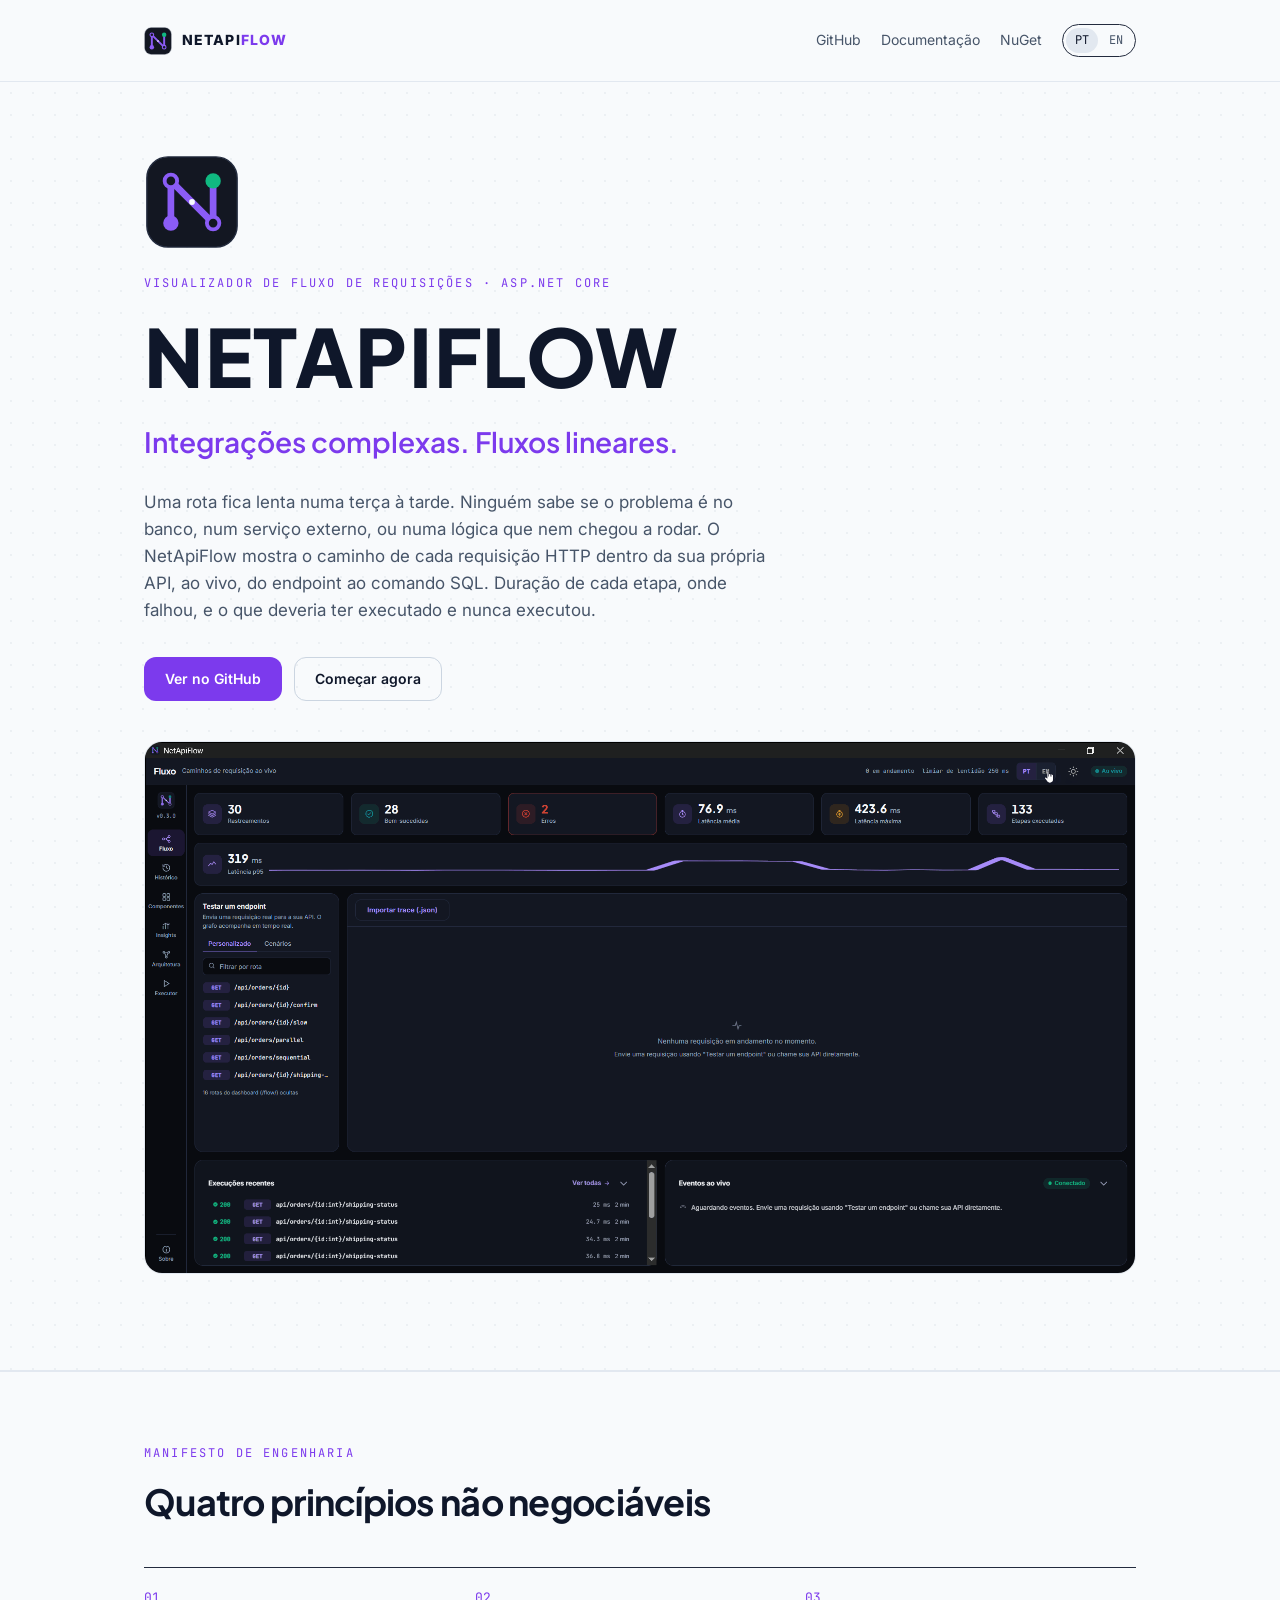
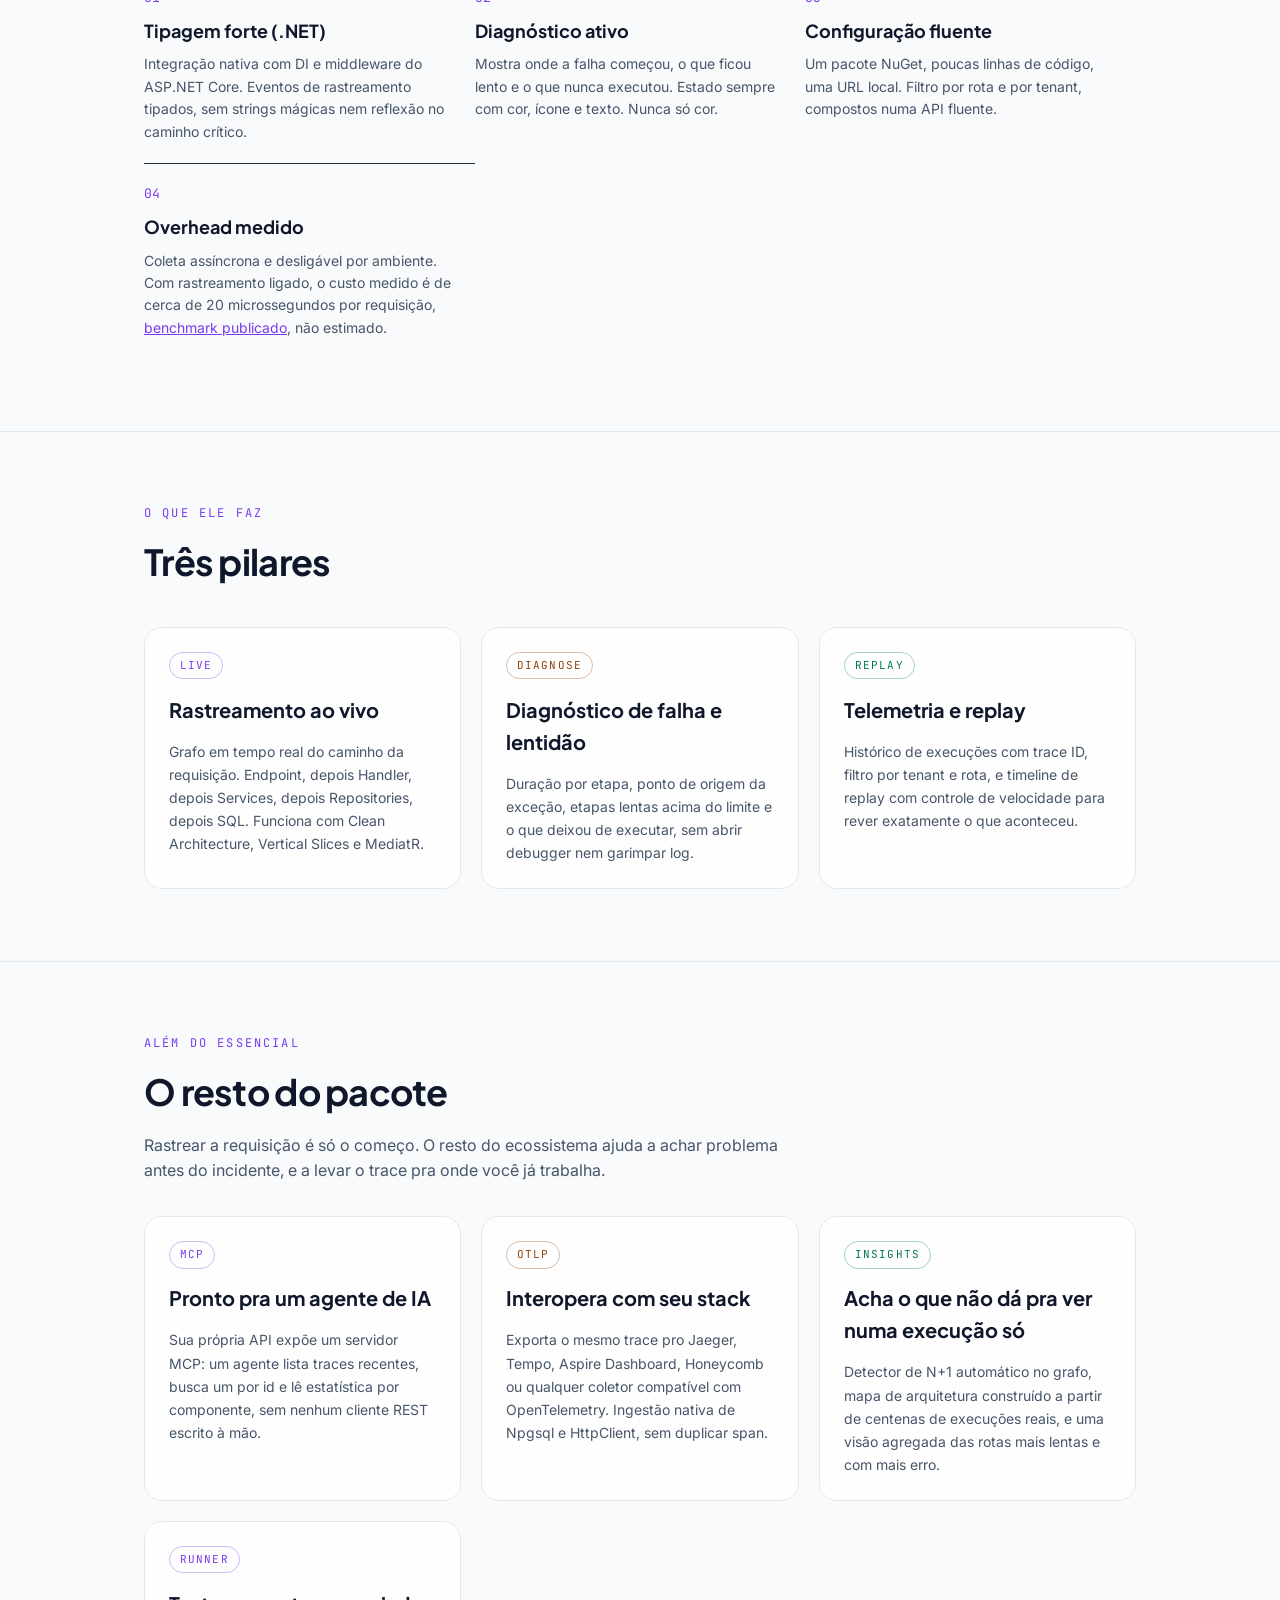
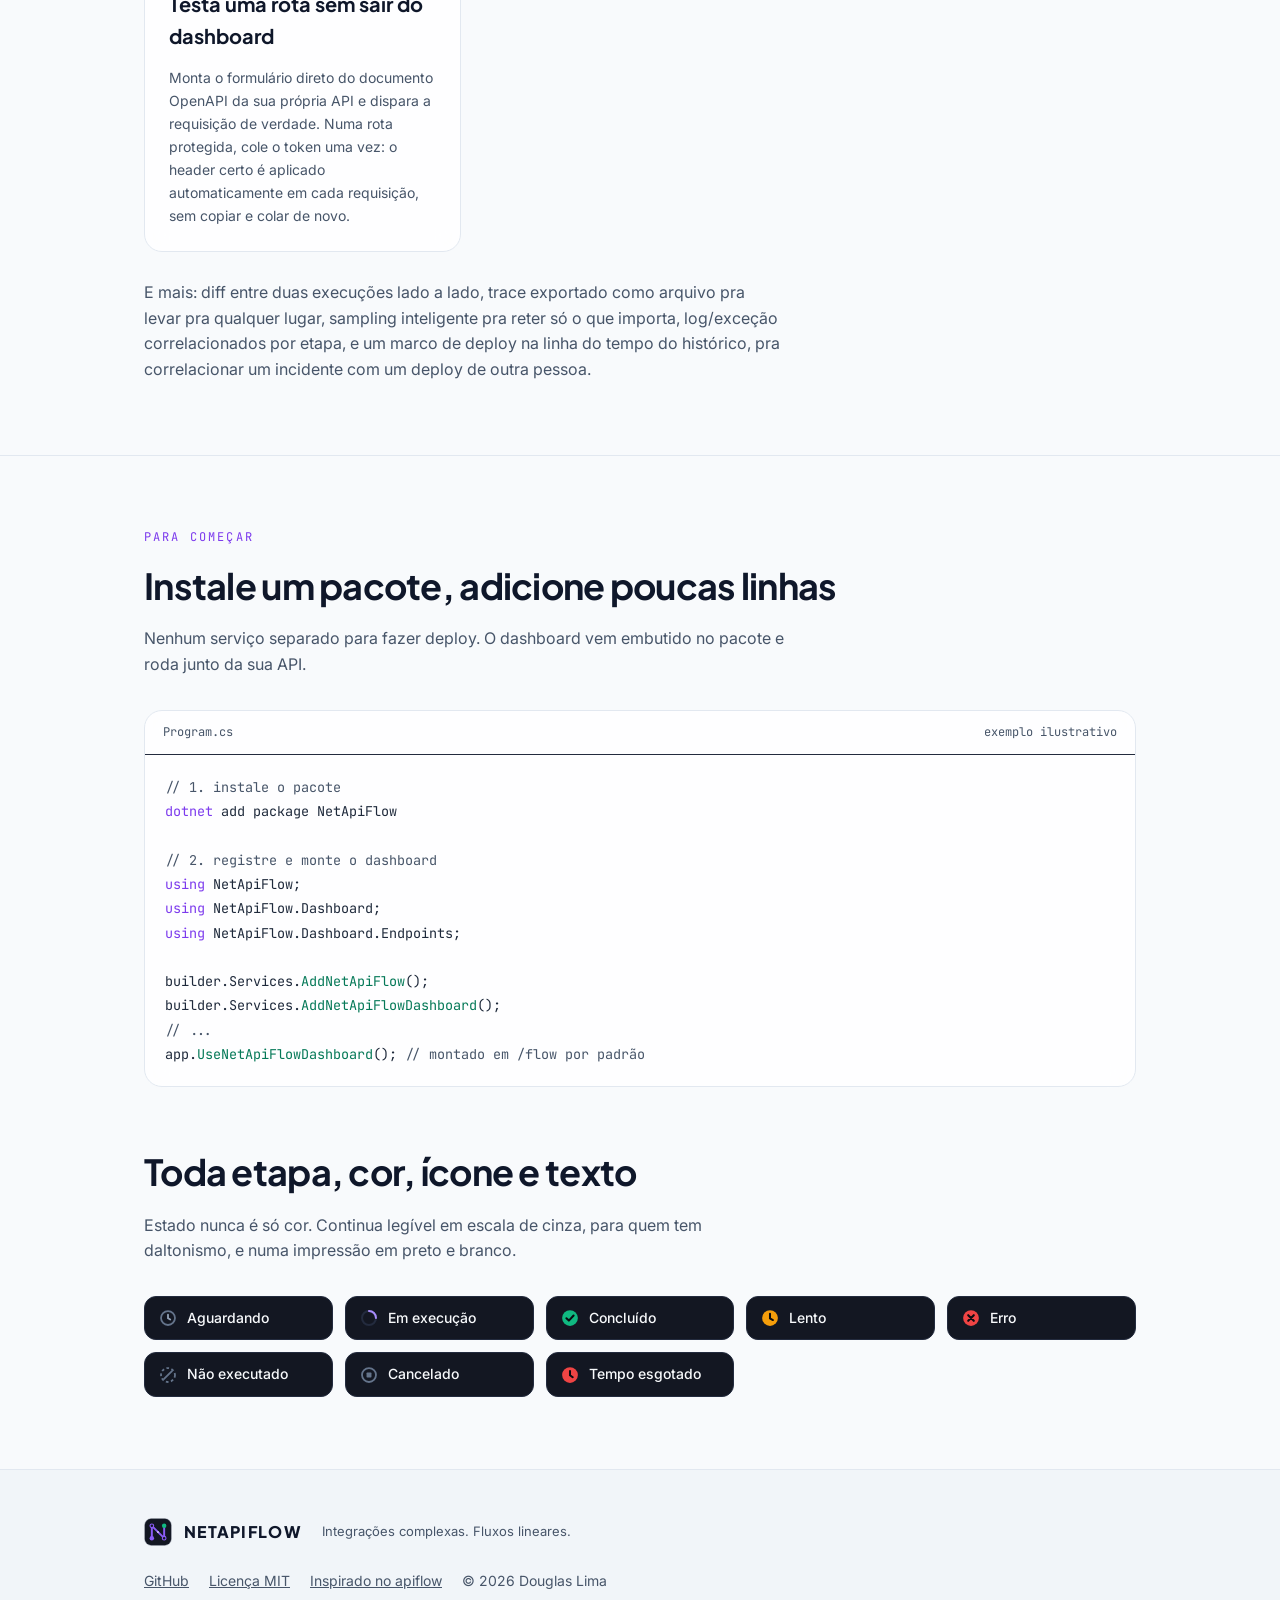
==== index.html @ 305fc772 "fix: close remaining audit findings, full light-theme contrast pass and pain-first opening" ====
<!doctype html>
<html lang="pt-BR">
<head>
<meta charset="utf-8">
<meta name="viewport" content="width=device-width, initial-scale=1">
<title>NetApiFlow: integrações complexas, fluxos lineares</title>
<meta name="description" content="Biblioteca open source para ASP.NET Core que mostra, ao vivo, o caminho de cada requisição HTTP dentro da sua API, do endpoint ao comando SQL, com duração, falhas, lentidão e o que nunca chegou a executar.">
<link rel="icon" type="image/svg+xml" href="assets/logo-mark-dark.svg">
<link rel="preconnect" href="https://fonts.googleapis.com">
<link rel="preconnect" href="https://fonts.gstatic.com" crossorigin>
<link href="https://fonts.googleapis.com/css2?family=Inter:wght@400;500;600&family=JetBrains+Mono:wght@400;500;600&family=Plus+Jakarta+Sans:wght@600;700;800&display=swap" rel="stylesheet">
<link rel="stylesheet" href="assets/site.css">
</head>
<body>

<div class="wrap">
  <nav>
    <div class="brand">
      <img src="assets/logo-mark-dark.svg" alt="NetApiFlow">
      <span>NETAPI<span class="accent">FLOW</span></span>
    </div>
    <div class="nav-links">
      <a href="https://github.com/Douglasproglima/netapiflow">GitHub</a>
      <a href="https://github.com/Douglasproglima/netapiflow#readme">Documentação</a>
      <a href="https://www.nuget.org/packages/NetApiFlow">NuGet</a>
      <span class="lang-switch">
        <a class="active" href="./">PT</a>
        <a href="en/">EN</a>
      </span>
    </div>
  </nav>
</div>

<header class="hero">
  <div class="wrap hero-inner">
    <img class="mark" src="assets/logo-mark-dark.svg" alt="">
    <p class="eyebrow">Visualizador de fluxo de requisições · ASP.NET Core</p>
    <h1>NETAPI<span class="accent">FLOW</span></h1>
    <p class="tagline">Integrações complexas. Fluxos lineares.</p>
    <p class="lead">
      Uma rota fica lenta numa terça à tarde. Ninguém sabe se o problema é no banco, num
      serviço externo, ou numa lógica que nem chegou a rodar. O NetApiFlow mostra o caminho
      de cada requisição HTTP dentro da sua própria API, ao vivo, do endpoint ao comando SQL.
      Duração de cada etapa, onde falhou, e o que deveria ter executado e nunca executou.
    </p>
    <div class="cta-row">
      <a class="btn btn-primary" href="https://github.com/Douglasproglima/netapiflow">Ver no GitHub</a>
      <a class="btn btn-secondary" href="#comecar">Começar agora</a>
    </div>

    <div class="card demo-card">
      <img src="assets/flow-demo.gif" alt="O grafo de fluxo do NetApiFlow acendendo ao vivo durante uma requisição real" loading="lazy">
    </div>
  </div>
</header>

<section>
  <div class="wrap">
    <p class="eyebrow">Manifesto de engenharia</p>
    <h2 class="h2">Quatro princípios não negociáveis</h2>
    <div class="grid" style="gap: 0;">
      <div class="principle">
        <p class="num">01</p>
        <h3>Tipagem forte (.NET)</h3>
        <p>Integração nativa com DI e middleware do ASP.NET Core. Eventos de rastreamento tipados, sem strings mágicas nem reflexão no caminho crítico.</p>
      </div>
      <div class="principle">
        <p class="num">02</p>
        <h3>Diagnóstico ativo</h3>
        <p>Mostra onde a falha começou, o que ficou lento e o que nunca executou. Estado sempre com cor, ícone e texto. Nunca só cor.</p>
      </div>
      <div class="principle">
        <p class="num">03</p>
        <h3>Configuração fluente</h3>
        <p>Um pacote NuGet, poucas linhas de código, uma URL local. Filtro por rota e por tenant, compostos numa API fluente.</p>
      </div>
      <div class="principle">
        <p class="num">04</p>
        <h3>Overhead medido</h3>
        <p>Coleta assíncrona e desligável por ambiente. Com rastreamento ligado, o custo medido é de cerca de 20 microssegundos por requisição, <a href="https://github.com/Douglasproglima/netapiflow/blob/main/README.pt-BR.md#desempenho-e-overhead">benchmark publicado</a>, não estimado.</p>
      </div>
    </div>
  </div>
</section>

<section>
  <div class="wrap">
    <p class="eyebrow">O que ele faz</p>
    <h2 class="h2">Três pilares</h2>
    <div class="grid">
      <div class="card pillar">
        <span class="tag tag--flow">Live</span>
        <h3>Rastreamento ao vivo</h3>
        <p>Grafo em tempo real do caminho da requisição. Endpoint, depois Handler, depois Services, depois Repositories, depois SQL. Funciona com Clean Architecture, Vertical Slices e MediatR.</p>
      </div>
      <div class="card pillar">
        <span class="tag tag--warning">Diagnose</span>
        <h3>Diagnóstico de falha e lentidão</h3>
        <p>Duração por etapa, ponto de origem da exceção, etapas lentas acima do limite e o que deixou de executar, sem abrir debugger nem garimpar log.</p>
      </div>
      <div class="card pillar">
        <span class="tag tag--success">Replay</span>
        <h3>Telemetria e replay</h3>
        <p>Histórico de execuções com trace ID, filtro por tenant e rota, e timeline de replay com controle de velocidade para rever exatamente o que aconteceu.</p>
      </div>
    </div>
  </div>
</section>

<section>
  <div class="wrap">
    <p class="eyebrow">Além do essencial</p>
    <h2 class="h2">O resto do pacote</h2>
    <p class="section-lead">Rastrear a requisição é só o começo. O resto do ecossistema ajuda a achar problema antes do incidente, e a levar o trace pra onde você já trabalha.</p>
    <div class="grid" style="margin-top: 32px;">
      <div class="card pillar">
        <span class="tag tag--flow">MCP</span>
        <h3>Pronto pra um agente de IA</h3>
        <p>Sua própria API expõe um servidor MCP: um agente lista traces recentes, busca um por id e lê estatística por componente, sem nenhum cliente REST escrito à mão.</p>
      </div>
      <div class="card pillar">
        <span class="tag tag--warning">OTLP</span>
        <h3>Interopera com seu stack</h3>
        <p>Exporta o mesmo trace pro Jaeger, Tempo, Aspire Dashboard, Honeycomb ou qualquer coletor compatível com OpenTelemetry. Ingestão nativa de Npgsql e HttpClient, sem duplicar span.</p>
      </div>
      <div class="card pillar">
        <span class="tag tag--success">Insights</span>
        <h3>Acha o que não dá pra ver numa execução só</h3>
        <p>Detector de N+1 automático no grafo, mapa de arquitetura construído a partir de centenas de execuções reais, e uma visão agregada das rotas mais lentas e com mais erro.</p>
      </div>
      <div class="card pillar">
        <span class="tag tag--flow">Runner</span>
        <h3>Testa uma rota sem sair do dashboard</h3>
        <p>Monta o formulário direto do documento OpenAPI da sua própria API e dispara a requisição de verdade. Numa rota protegida, cole o token uma vez: o header certo é aplicado automaticamente em cada requisição, sem copiar e colar de novo.</p>
      </div>
    </div>
    <p class="section-lead" style="margin-top: 28px;">E mais: diff entre duas execuções lado a lado, trace exportado como arquivo pra levar pra qualquer lugar, sampling inteligente pra reter só o que importa, log/exceção correlacionados por etapa, e um marco de deploy na linha do tempo do histórico, pra correlacionar um incidente com um deploy de outra pessoa.</p>
  </div>
</section>

<section id="comecar">
  <div class="wrap">
    <p class="eyebrow">Para começar</p>
    <h2 class="h2">Instale um pacote, adicione poucas linhas</h2>
    <p class="section-lead">Nenhum serviço separado para fazer deploy. O dashboard vem embutido no pacote e roda junto da sua API.</p>
    <div class="card codeblock" style="margin-top: 32px;">
      <div class="filename"><span>Program.cs</span><span>exemplo ilustrativo</span></div>
      <pre><span class="c-cmt">// 1. instale o pacote</span>
<span class="c-kw">dotnet</span> add package NetApiFlow

<span class="c-cmt">// 2. registre e monte o dashboard</span>
<span class="c-kw">using</span> NetApiFlow;
<span class="c-kw">using</span> NetApiFlow.Dashboard;
<span class="c-kw">using</span> NetApiFlow.Dashboard.Endpoints;

builder.Services.<span class="c-fn">AddNetApiFlow</span>();
builder.Services.<span class="c-fn">AddNetApiFlowDashboard</span>();
<span class="c-cmt">// ...</span>
app.<span class="c-fn">UseNetApiFlowDashboard</span>(); <span class="c-cmt">// montado em /flow por padrão</span></pre>
    </div>

    <h2 class="h2" style="margin-top: 56px;">Toda etapa, cor, ícone e texto</h2>
    <p class="section-lead">Estado nunca é só cor. Continua legível em escala de cinza, para quem tem daltonismo, e numa impressão em preto e branco.</p>
    <div class="states-grid">
      <span class="state-chip"><img src="assets/node-states/waiting.svg" alt="">Aguardando</span>
      <span class="state-chip"><img src="assets/node-states/running.svg" alt="">Em execução</span>
      <span class="state-chip"><img src="assets/node-states/completed.svg" alt="">Concluído</span>
      <span class="state-chip"><img src="assets/node-states/slow.svg" alt="">Lento</span>
      <span class="state-chip"><img src="assets/node-states/error.svg" alt="">Erro</span>
      <span class="state-chip"><img src="assets/node-states/skipped.svg" alt="">Não executado</span>
      <span class="state-chip"><img src="assets/node-states/cancelled.svg" alt="">Cancelado</span>
      <span class="state-chip"><img src="assets/node-states/timeout.svg" alt="">Tempo esgotado</span>
    </div>
  </div>
</section>

<footer>
  <div class="wrap">
    <div class="footer-brand">
      <img src="assets/logo-mark-dark.svg" alt="NetApiFlow">
      <span class="disp" style="font-weight: 800; letter-spacing: .08em;">NETAPI<span class="accent">FLOW</span></span>
      <span class="tagline-small">Integrações complexas. Fluxos lineares.</span>
    </div>
    <div class="footer-links">
      <a href="https://github.com/Douglasproglima/netapiflow">GitHub</a>
      <a href="https://github.com/Douglasproglima/netapiflow/blob/main/LICENSE">Licença MIT</a>
      <a href="https://github.com/joshuamaia/apiflow">Inspirado no apiflow</a>
      <span>&copy; 2026 Douglas Lima</span>
    </div>
  </div>
</footer>

</body>
</html>
---- assets/site.css ----
:root {
  --naf-bg: #090B10;
  --naf-surface: #131722;
  --naf-border: #232B3E;
  --naf-flow-600: #7C3AED;
  --naf-flow-500: #8B5CF6;
  --naf-flow-400: #A78BFA;
  --naf-success: #10B981;
  --naf-warning: #F59E0B;
  --naf-danger: #EF4444;
  --naf-idle: #64748B;
  --naf-text: #F8FAFC;
  --naf-text-muted: #94A3B8;
}

* { box-sizing: border-box; }

body {
  margin: 0;
  background: var(--naf-bg);
  color: var(--naf-text);
  font-family: Inter, system-ui, sans-serif;
  line-height: 1.6;
  -webkit-font-smoothing: antialiased;
}

a { color: var(--naf-flow-400); }
a:hover { color: var(--naf-flow-500); }

.wrap { max-width: 1040px; margin: 0 auto; padding: 0 24px; }

.disp { font-family: 'Plus Jakarta Sans', system-ui, sans-serif; }
.mono { font-family: 'JetBrains Mono', ui-monospace, monospace; font-variant-numeric: tabular-nums; }
.eyebrow {
  font-family: 'JetBrains Mono', ui-monospace, monospace;
  font-size: 12px; letter-spacing: .18em; text-transform: uppercase;
  color: var(--naf-flow-400); margin: 0;
}

nav {
  display: flex; align-items: center; justify-content: space-between;
  padding: 24px 0; gap: 16px; flex-wrap: wrap;
}
.brand { display: flex; align-items: center; gap: 10px; }
.brand img { width: 28px; height: 28px; }
.brand span { font-weight: 800; letter-spacing: .08em; font-size: 14px; }
.brand .accent { color: var(--naf-flow-400); }
.nav-links { display: flex; align-items: center; gap: 20px; font-size: 14px; }
.nav-links a { color: var(--naf-text-muted); text-decoration: none; }
.nav-links a:hover { color: var(--naf-text); }
.lang-switch {
  display: inline-flex; gap: 2px; font-family: 'JetBrains Mono', monospace;
  font-size: 12px; border: 1px solid var(--naf-border); border-radius: 999px; padding: 3px;
}
.lang-switch a {
  padding: 3px 9px; border-radius: 999px; color: var(--naf-text-muted); text-decoration: none;
}
.lang-switch a.active { background: var(--naf-surface); color: var(--naf-text); }

header.hero {
  background-image: radial-gradient(rgba(148, 163, 184, .12) 1px, transparent 1px);
  background-size: 22px 22px;
  padding: 72px 0 96px;
  border-top: 1px solid var(--naf-border);
  border-bottom: 1px solid var(--naf-border);
}
.hero-inner { display: flex; flex-direction: column; gap: 24px; }
.hero img.mark { width: 96px; height: 96px; }
h1 {
  margin: 0; font-family: 'Plus Jakarta Sans', system-ui, sans-serif;
  font-weight: 800; font-size: clamp(40px, 8vw, 80px);
  letter-spacing: .02em; line-height: .98;
}
.tagline {
  margin: 0; font-family: 'Plus Jakarta Sans', system-ui, sans-serif;
  font-weight: 600; font-size: clamp(20px, 3vw, 28px); color: var(--naf-flow-400);
}
.lead { margin: 0; color: var(--naf-text-muted); font-size: 17px; max-width: 640px; }

.cta-row { display: flex; gap: 12px; flex-wrap: wrap; margin-top: 8px; }
.btn {
  display: inline-flex; align-items: center; gap: 8px;
  font: 600 14px Inter, sans-serif; border-radius: 12px; padding: 0 20px; height: 44px;
  text-decoration: none; cursor: pointer; border: 1px solid transparent;
}
.btn-primary { background: var(--naf-flow-600); color: #fff; }
.btn-primary:hover { background: var(--naf-flow-500); }
.btn-secondary { background: transparent; color: var(--naf-text); border-color: var(--naf-border); }
.btn-secondary:hover { border-color: var(--naf-flow-400); color: var(--naf-flow-400); }

.card {
  background: rgba(19, 23, 34, .72);
  border: 1px solid var(--naf-border);
  border-radius: 18px;
  padding: 24px;
  backdrop-filter: blur(12px);
}

.demo-card { margin-top: 16px; width: 100%; padding: 0; overflow: hidden; }
.demo-card img { display: block; width: 100%; height: auto; }

section { padding: 72px 0; border-top: 1px solid var(--naf-border); }
.h2 {
  font-family: 'Plus Jakarta Sans', system-ui, sans-serif; font-weight: 700;
  font-size: clamp(26px, 4vw, 36px); letter-spacing: -.02em; margin: 10px 0 12px;
}
.section-lead { color: var(--naf-text-muted); font-size: 16px; max-width: 640px; margin: 0; }

.grid { display: grid; gap: 20px; grid-template-columns: repeat(auto-fit, minmax(min(100%, 260px), 1fr)); margin-top: 36px; }

.principle { padding: 20px 20px 20px 0; border-top: 1px solid var(--naf-border); }
.principle .num { font-family: 'JetBrains Mono', monospace; color: var(--naf-flow-400); font-size: 13px; margin: 0 0 8px; }
.principle h3 { font-family: 'Plus Jakarta Sans', system-ui, sans-serif; font-size: 18px; margin: 0 0 8px; }
.principle p { font-size: 14px; color: var(--naf-text-muted); margin: 0; line-height: 1.6; }

.pillar { display: flex; flex-direction: column; gap: 14px; }
.pillar .tag {
  align-self: flex-start; font-family: 'JetBrains Mono', monospace; font-size: 11px;
  letter-spacing: .1em; text-transform: uppercase; padding: 4px 10px; border-radius: 999px;
  border: 1px solid var(--naf-border); color: var(--naf-text-muted);
}
.pillar .tag.tag--flow { color: var(--naf-flow-400); border-color: rgba(139, 92, 246, .45); }
.pillar .tag.tag--warning { color: var(--naf-warning); border-color: rgba(245, 158, 11, .45); }
.pillar .tag.tag--success { color: var(--naf-success); border-color: rgba(16, 185, 129, .45); }
.pillar h3 { font-family: 'Plus Jakarta Sans', system-ui, sans-serif; font-size: 20px; margin: 0; }
.pillar p { font-size: 14px; color: var(--naf-text-muted); line-height: 1.65; margin: 0; }

.codeblock { padding: 0; overflow: hidden; }
.codeblock .filename {
  display: flex; justify-content: space-between; padding: 12px 18px;
  border-bottom: 1px solid var(--naf-border); font-family: 'JetBrains Mono', monospace;
  font-size: 12px; color: var(--naf-text-muted);
}
pre {
  margin: 0; padding: 20px; font-family: 'JetBrains Mono', monospace; font-size: 13.5px;
  line-height: 1.8; overflow-x: auto; color: #CBD5E1;
}
.c-cmt { color: var(--naf-idle); }
.c-kw { color: var(--naf-flow-400); }
.c-fn { color: var(--naf-success); }
.c-str { color: var(--naf-warning); }

.states-grid {
  display: grid; grid-template-columns: repeat(auto-fit, minmax(min(100%, 170px), 1fr));
  gap: 12px; margin-top: 32px;
}
.state-chip {
  display: inline-flex; align-items: center; gap: 10px; padding: 10px 14px;
  border-radius: 12px; background: var(--naf-surface); border: 1px solid var(--naf-border);
  font-size: 14px; font-weight: 500; color: var(--naf-text);
}
.state-chip img { width: 18px; height: 18px; }

footer { border-top: 1px solid var(--naf-border); background: #0C0F16; padding: 48px 0; }
.footer-brand { display: flex; align-items: center; gap: 12px; margin-bottom: 24px; }
.footer-brand img { width: 28px; height: 28px; }
.footer-brand span.tagline-small { color: var(--naf-text-muted); font-size: 13px; margin-left: 8px; }
.footer-links { display: flex; gap: 20px; flex-wrap: wrap; font-size: 14px; color: var(--naf-text-muted); }
.footer-links a { color: var(--naf-text-muted); }
.footer-links a:hover { color: var(--naf-flow-400); }

@media (prefers-color-scheme: light) {
  body { background: #F8FAFC; color: #0F172A; }
  a { color: var(--naf-flow-600); }
  .lead, .section-lead, .principle p, .pillar p, .nav-links a, .footer-links,
  .footer-links a, .footer-brand span.tagline-small, .codeblock .filename,
  .lang-switch a { color: #475569; }
  .eyebrow, .tagline, .brand .accent, .principle .num { color: var(--naf-flow-600); }
  .pillar .tag.tag--flow { color: var(--naf-flow-600); border-color: rgba(124, 58, 237, .35); }
  .pillar .tag.tag--warning { color: #92400E; border-color: rgba(146, 64, 14, .35); }
  .pillar .tag.tag--success { color: #047857; border-color: rgba(4, 120, 87, .35); }
  pre { color: #1E293B; }
  .c-cmt { color: #475569; }
  .c-kw { color: var(--naf-flow-600); }
  .c-fn { color: #047857; }
  .c-str { color: #92400E; }
  .card { background: rgba(255, 255, 255, .8); border-color: #E2E8F0; }
  .lang-switch a.active { background: #E2E8F0; color: #0F172A; }
  header.hero, section, footer { border-color: #E2E8F0; }
  footer { background: #F1F5F9; }
  .btn-secondary { border-color: #CBD5E1; color: #0F172A; }
}
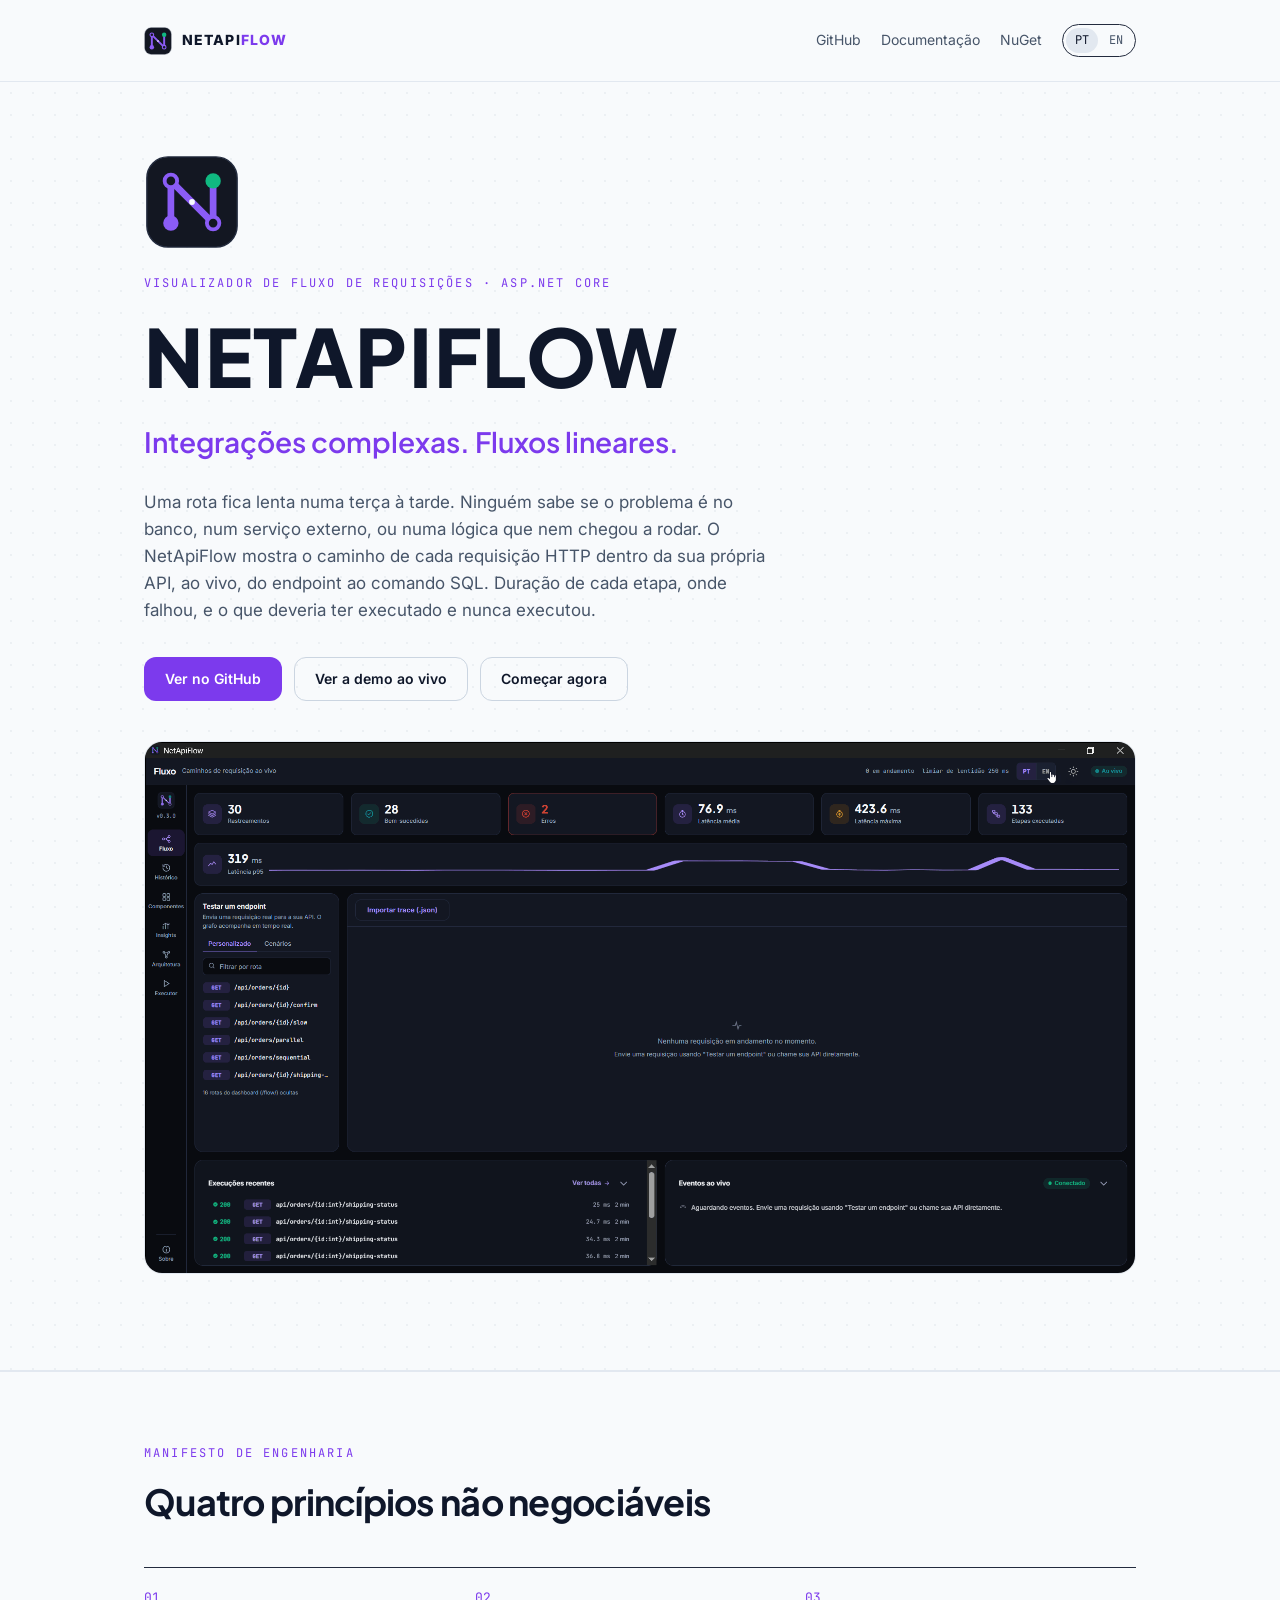
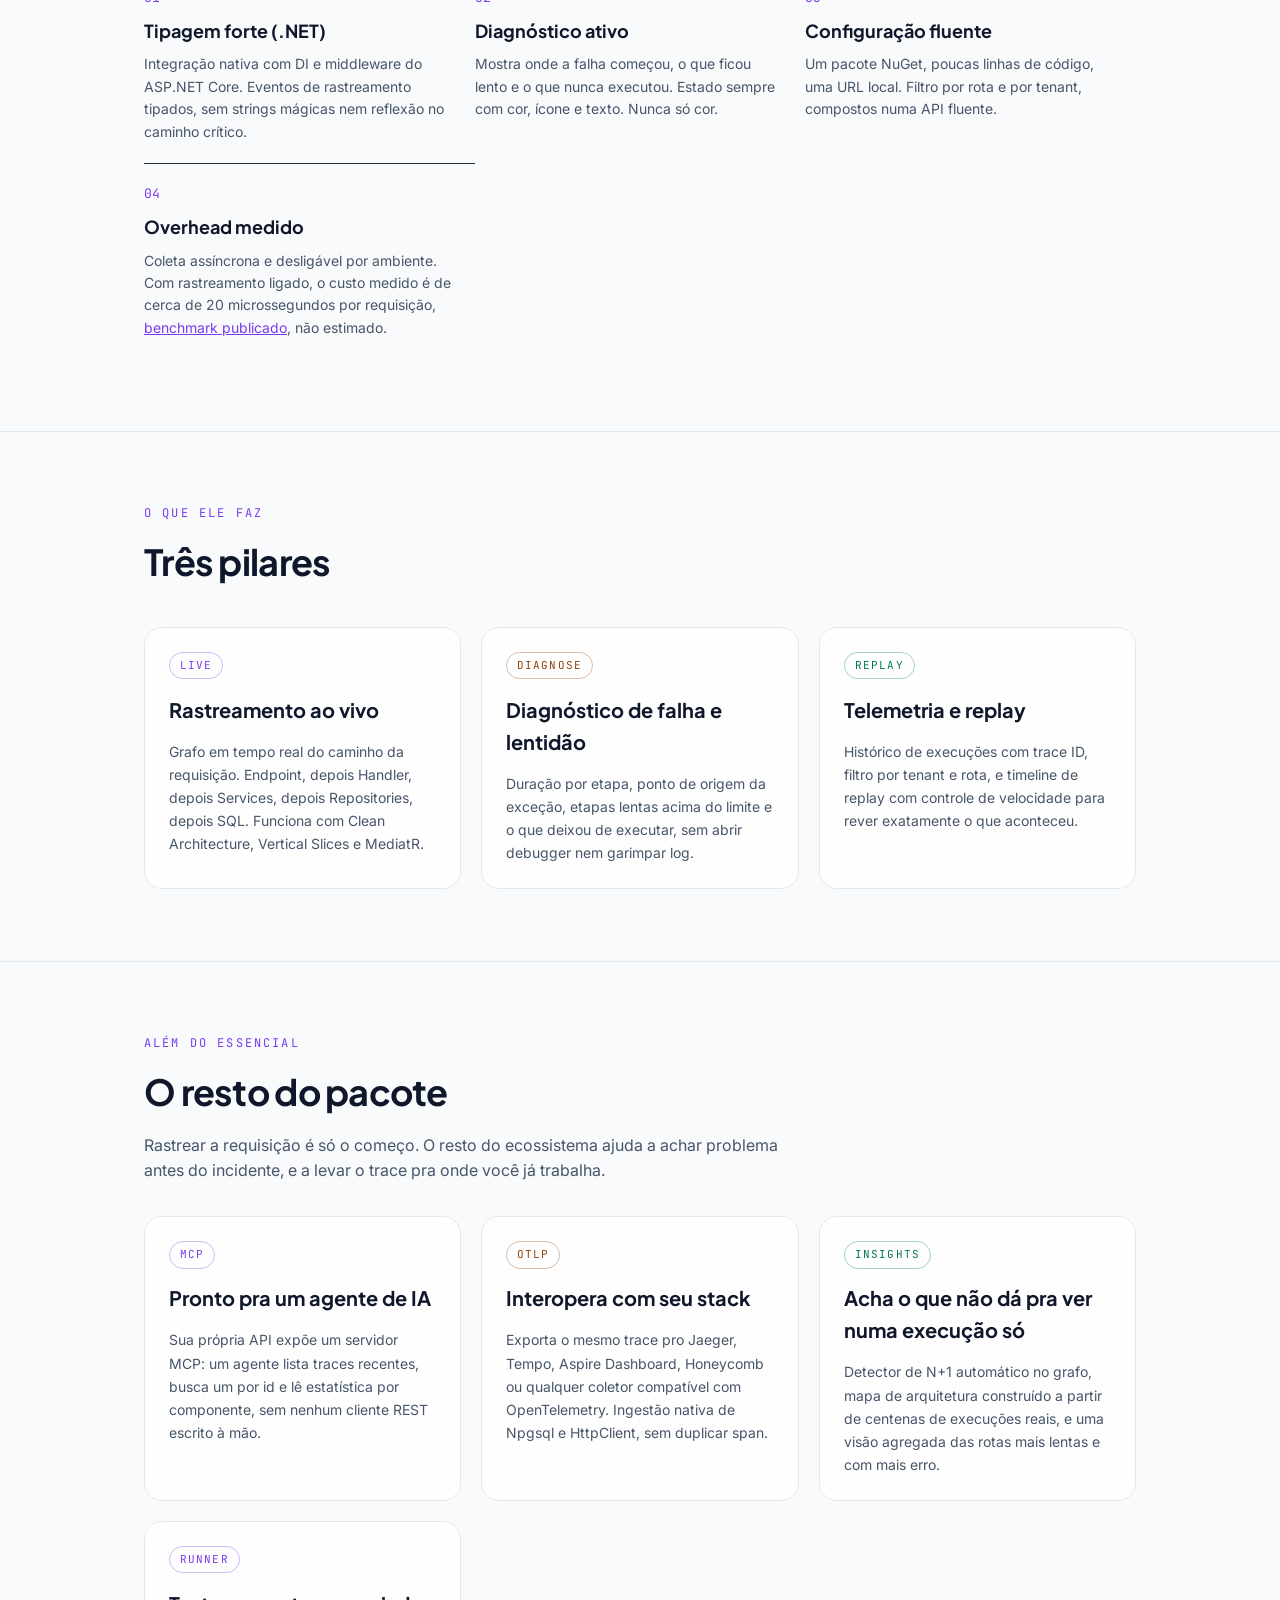
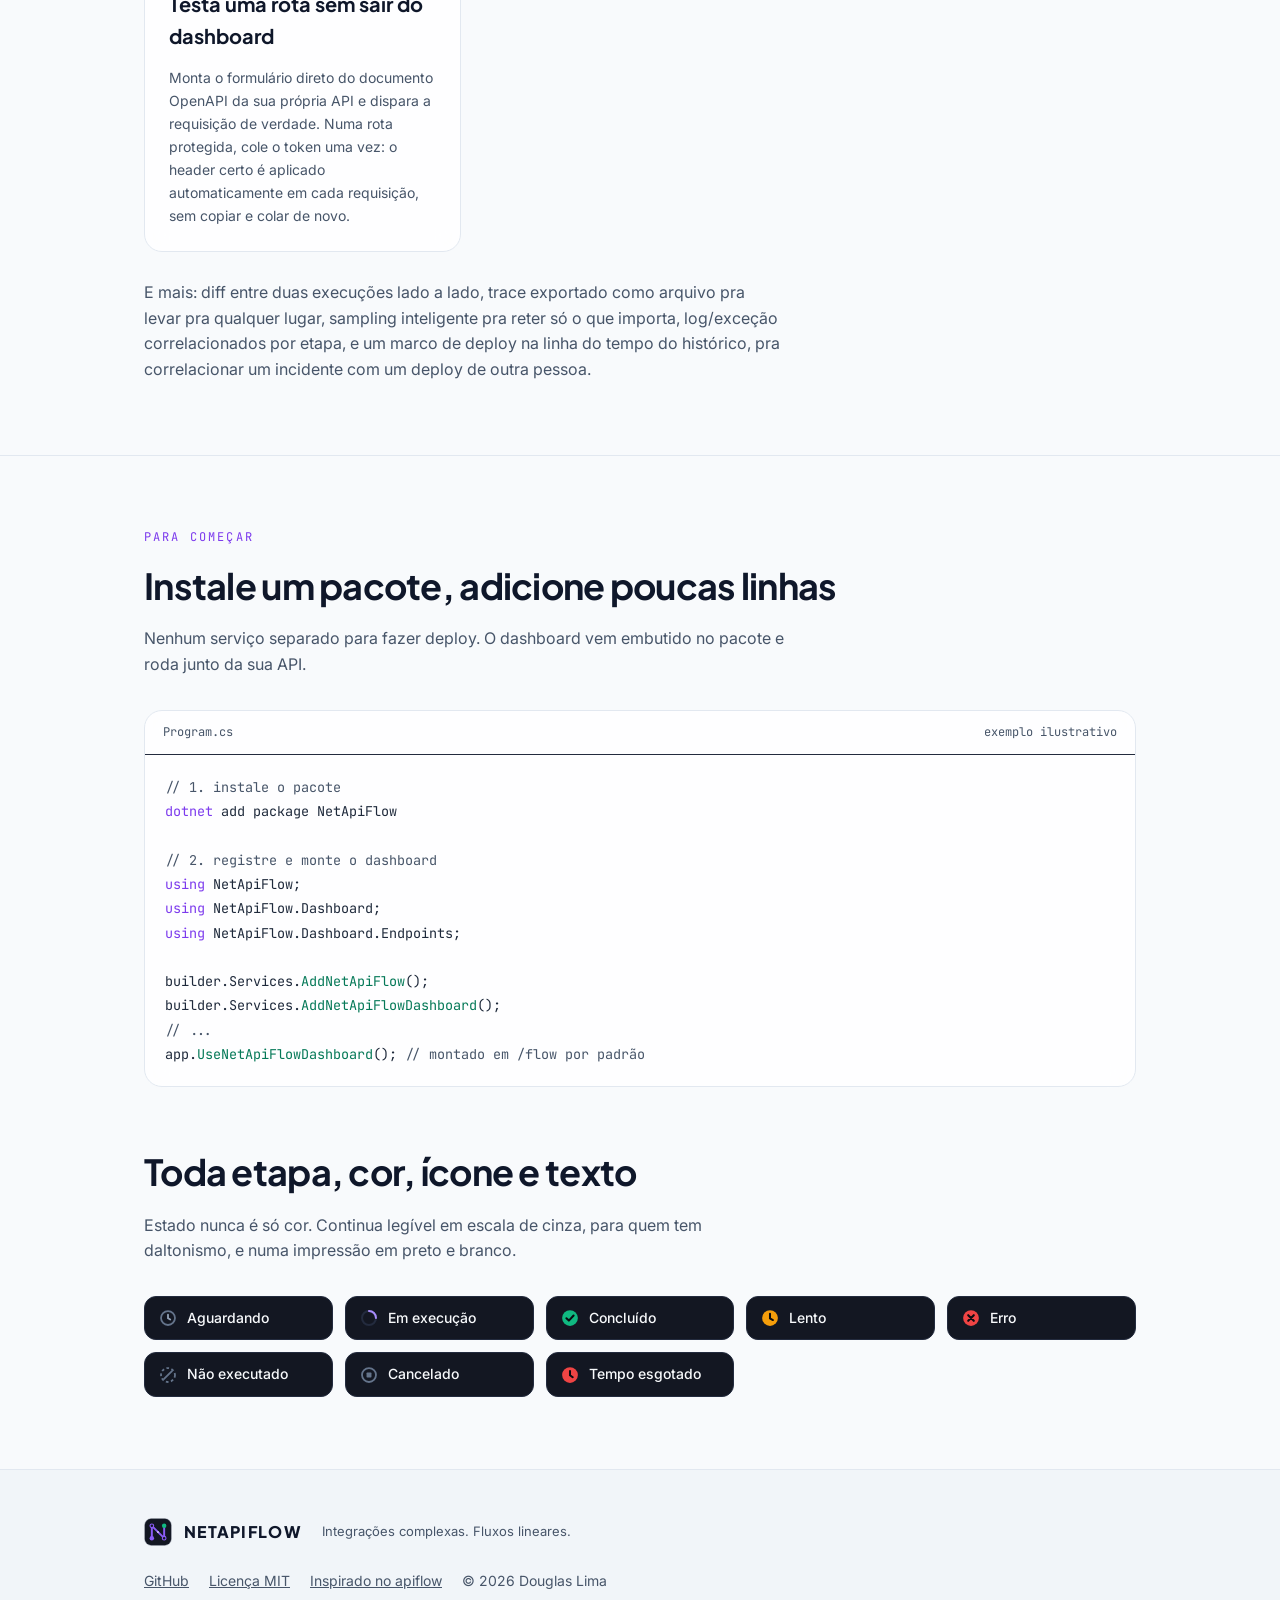
==== commit 4229ce0d: "fix: link the live demo from the homepage, fix deep-link 404s with a 404.html fallback" ====
--- a/index.html
+++ b/index.html
@@ -45,6 +45,7 @@
     </p>
     <div class="cta-row">
       <a class="btn btn-primary" href="https://github.com/Douglasproglima/netapiflow">Ver no GitHub</a>
+      <a class="btn btn-secondary" href="demo/">Ver a demo ao vivo</a>
       <a class="btn btn-secondary" href="#comecar">Começar agora</a>
     </div>
 
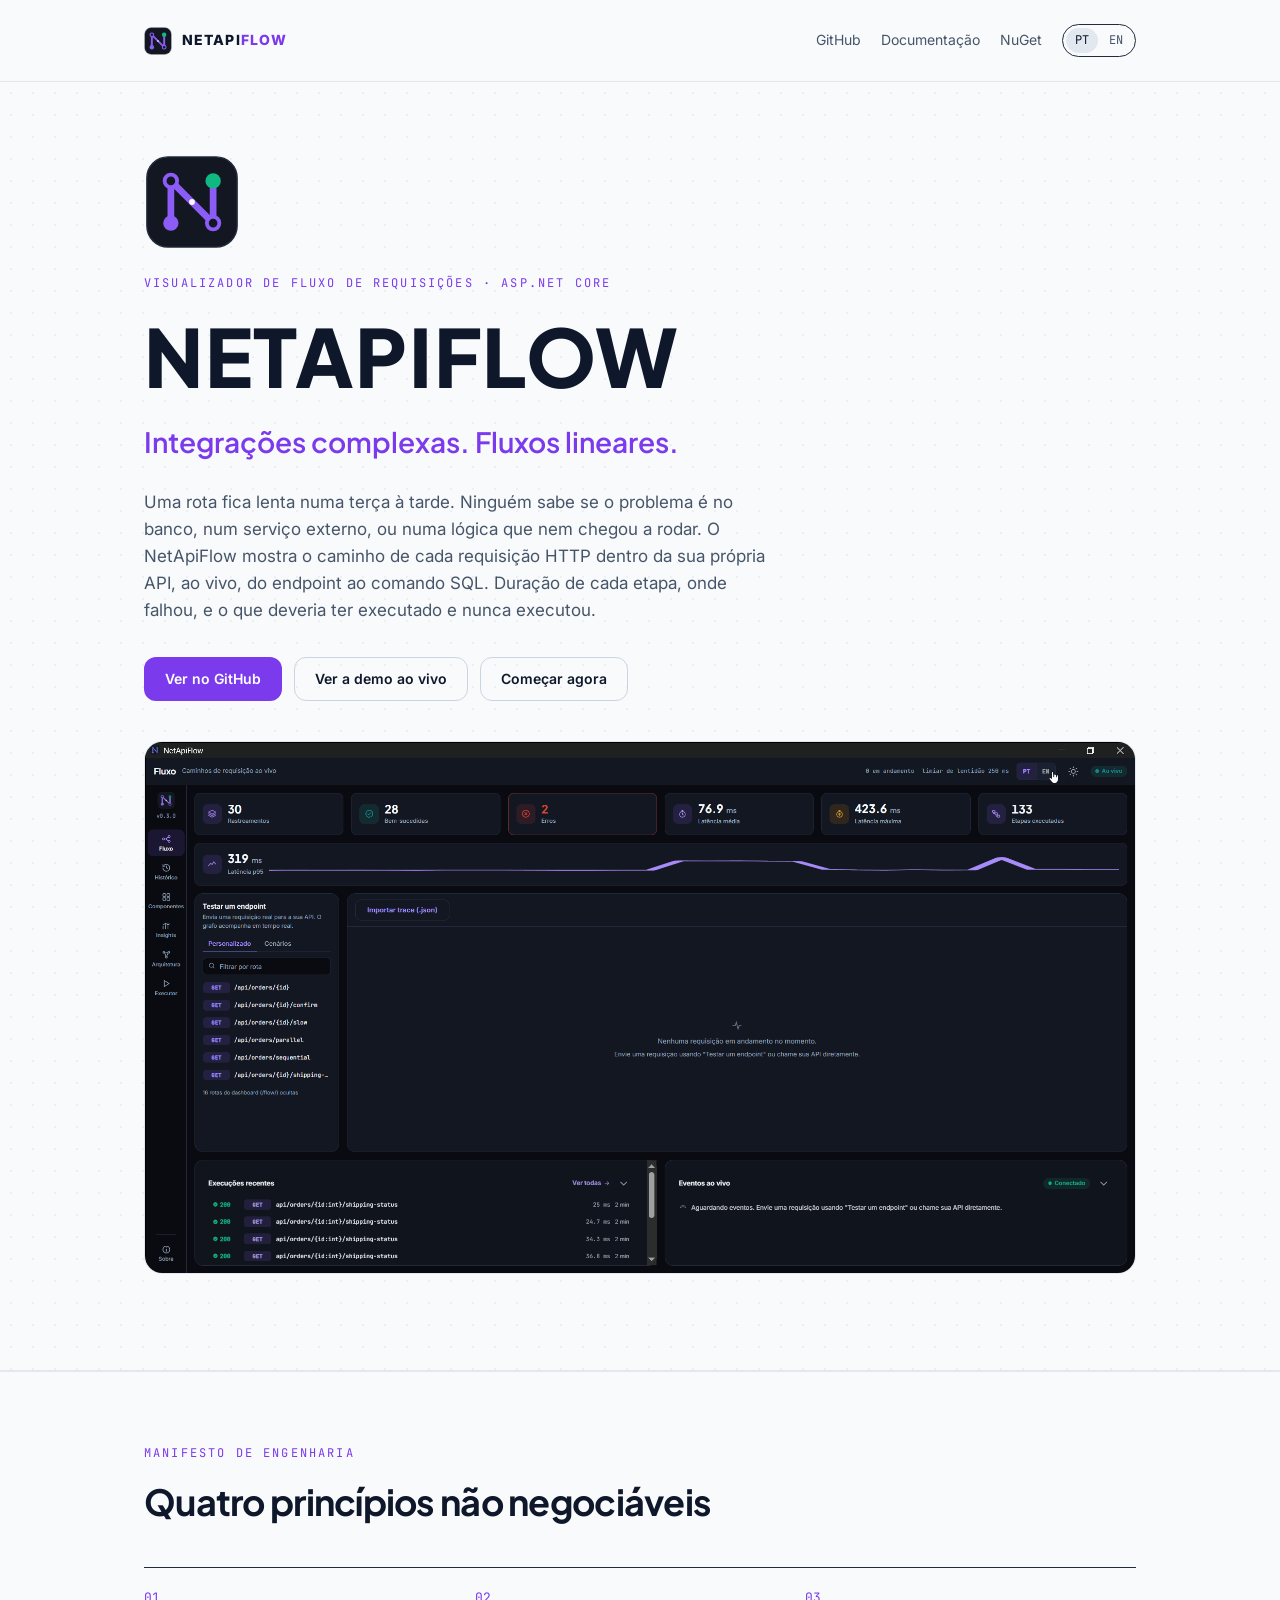
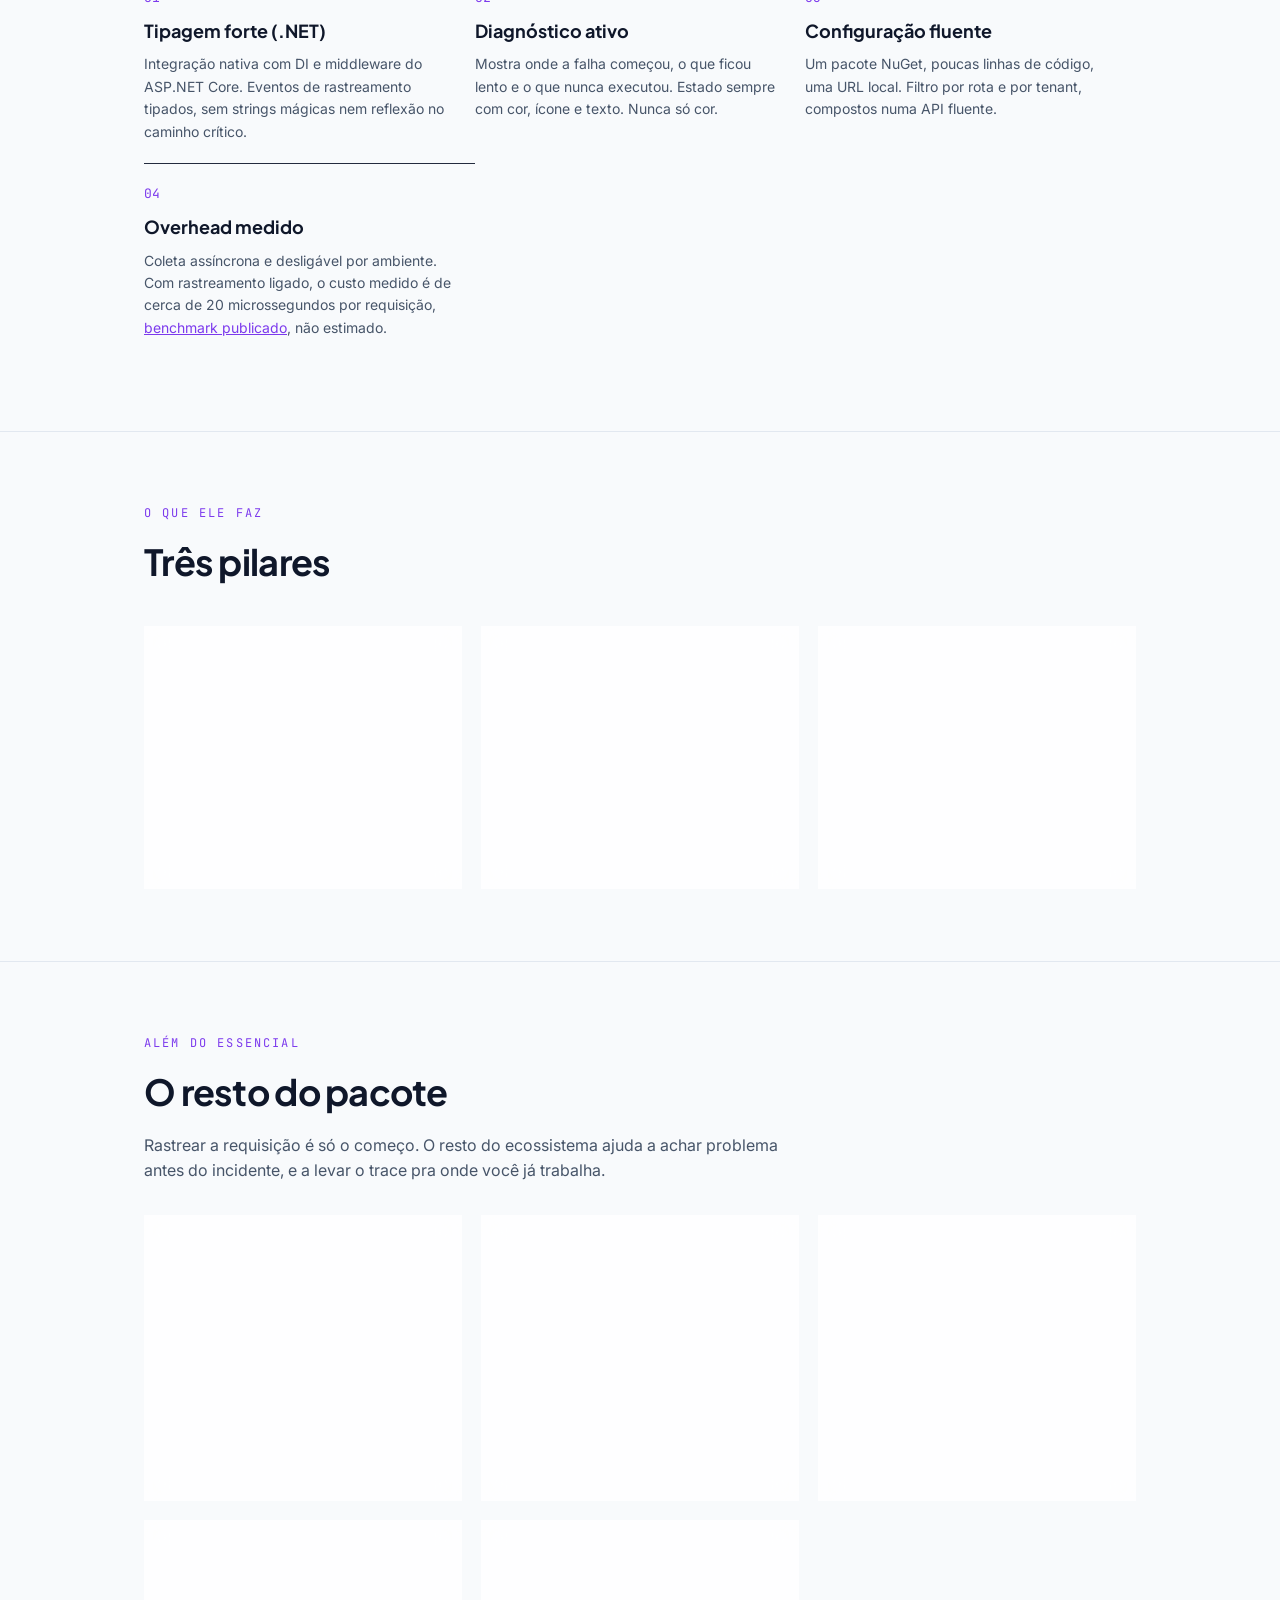
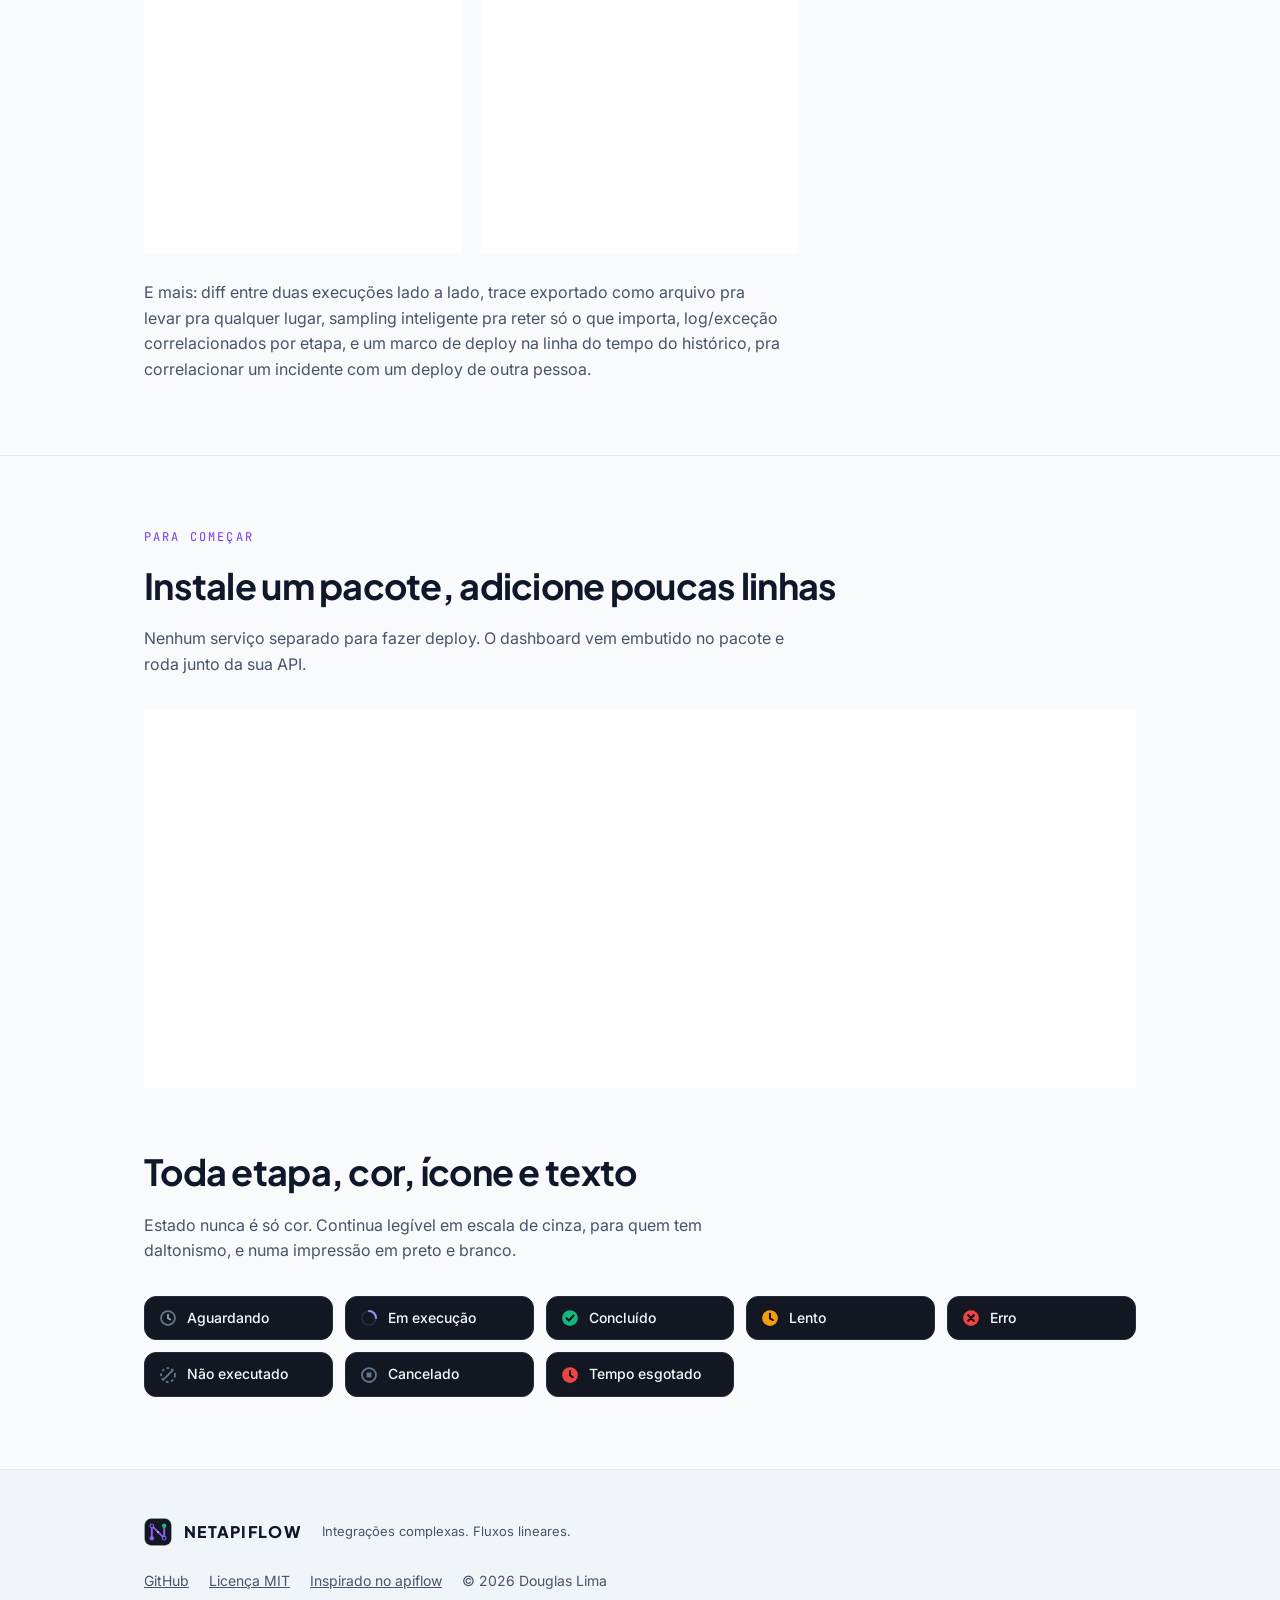
==== commit a7af492a: "docs: cite NetApiFlow.Testing on both pages and document how to refresh the demo" ====
--- a/index.html
+++ b/index.html
@@ -134,6 +134,11 @@
         <h3>Testa uma rota sem sair do dashboard</h3>
         <p>Monta o formulário direto do documento OpenAPI da sua própria API e dispara a requisição de verdade. Numa rota protegida, cole o token uma vez: o header certo é aplicado automaticamente em cada requisição, sem copiar e colar de novo.</p>
       </div>
+      <div class="card pillar">
+        <span class="tag tag--success">Testes</span>
+        <h3>Afirma sobre o fluxo, nos seus testes de integração</h3>
+        <p>O <a href="https://www.nuget.org/packages/NetApiFlow.Testing">NetApiFlow.Testing</a> transforma "este endpoint não pode chamar o banco mais de três vezes" num teste que falha quando chama, em vez de algo que você nota a olho no dashboard. Não puxa nenhuma biblioteca de asserção.</p>
+      </div>
     </div>
     <p class="section-lead" style="margin-top: 28px;">E mais: diff entre duas execuções lado a lado, trace exportado como arquivo pra levar pra qualquer lugar, sampling inteligente pra reter só o que importa, log/exceção correlacionados por etapa, e um marco de deploy na linha do tempo do histórico, pra correlacionar um incidente com um deploy de outra pessoa.</p>
   </div>
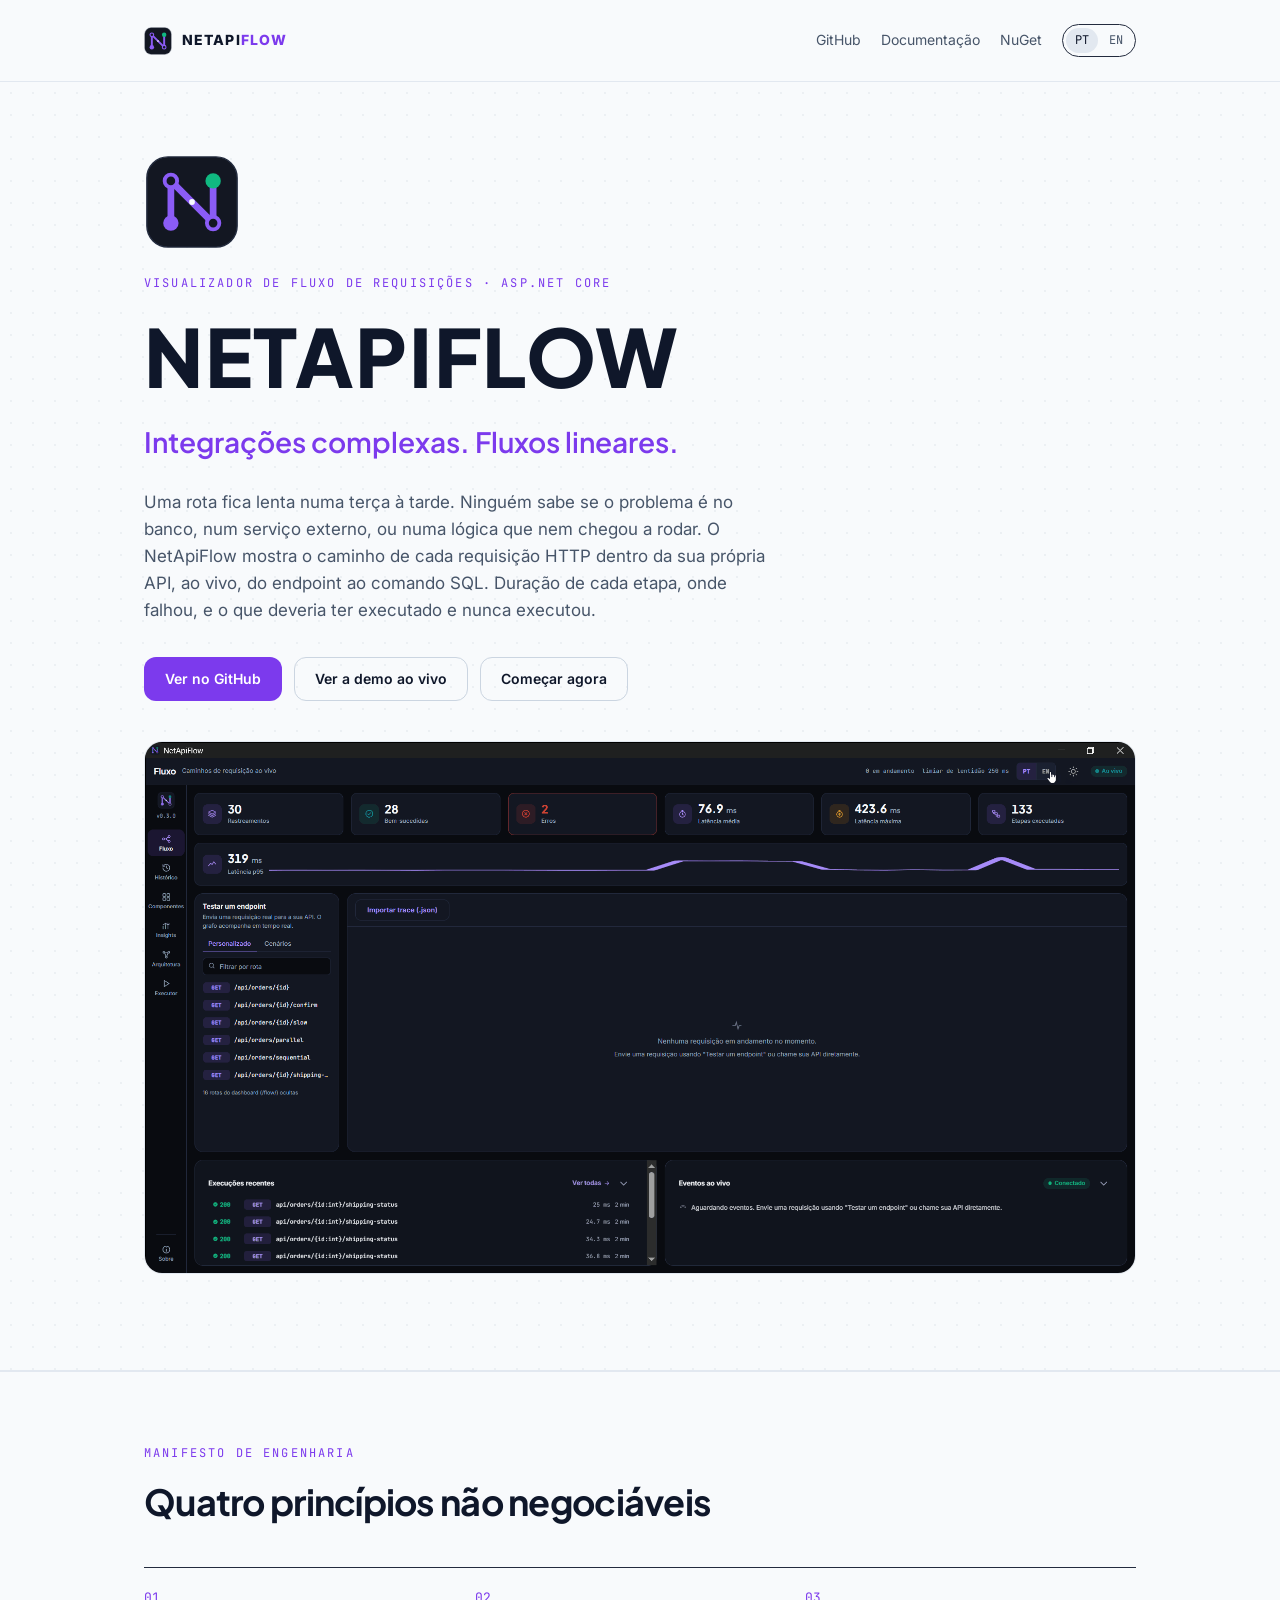
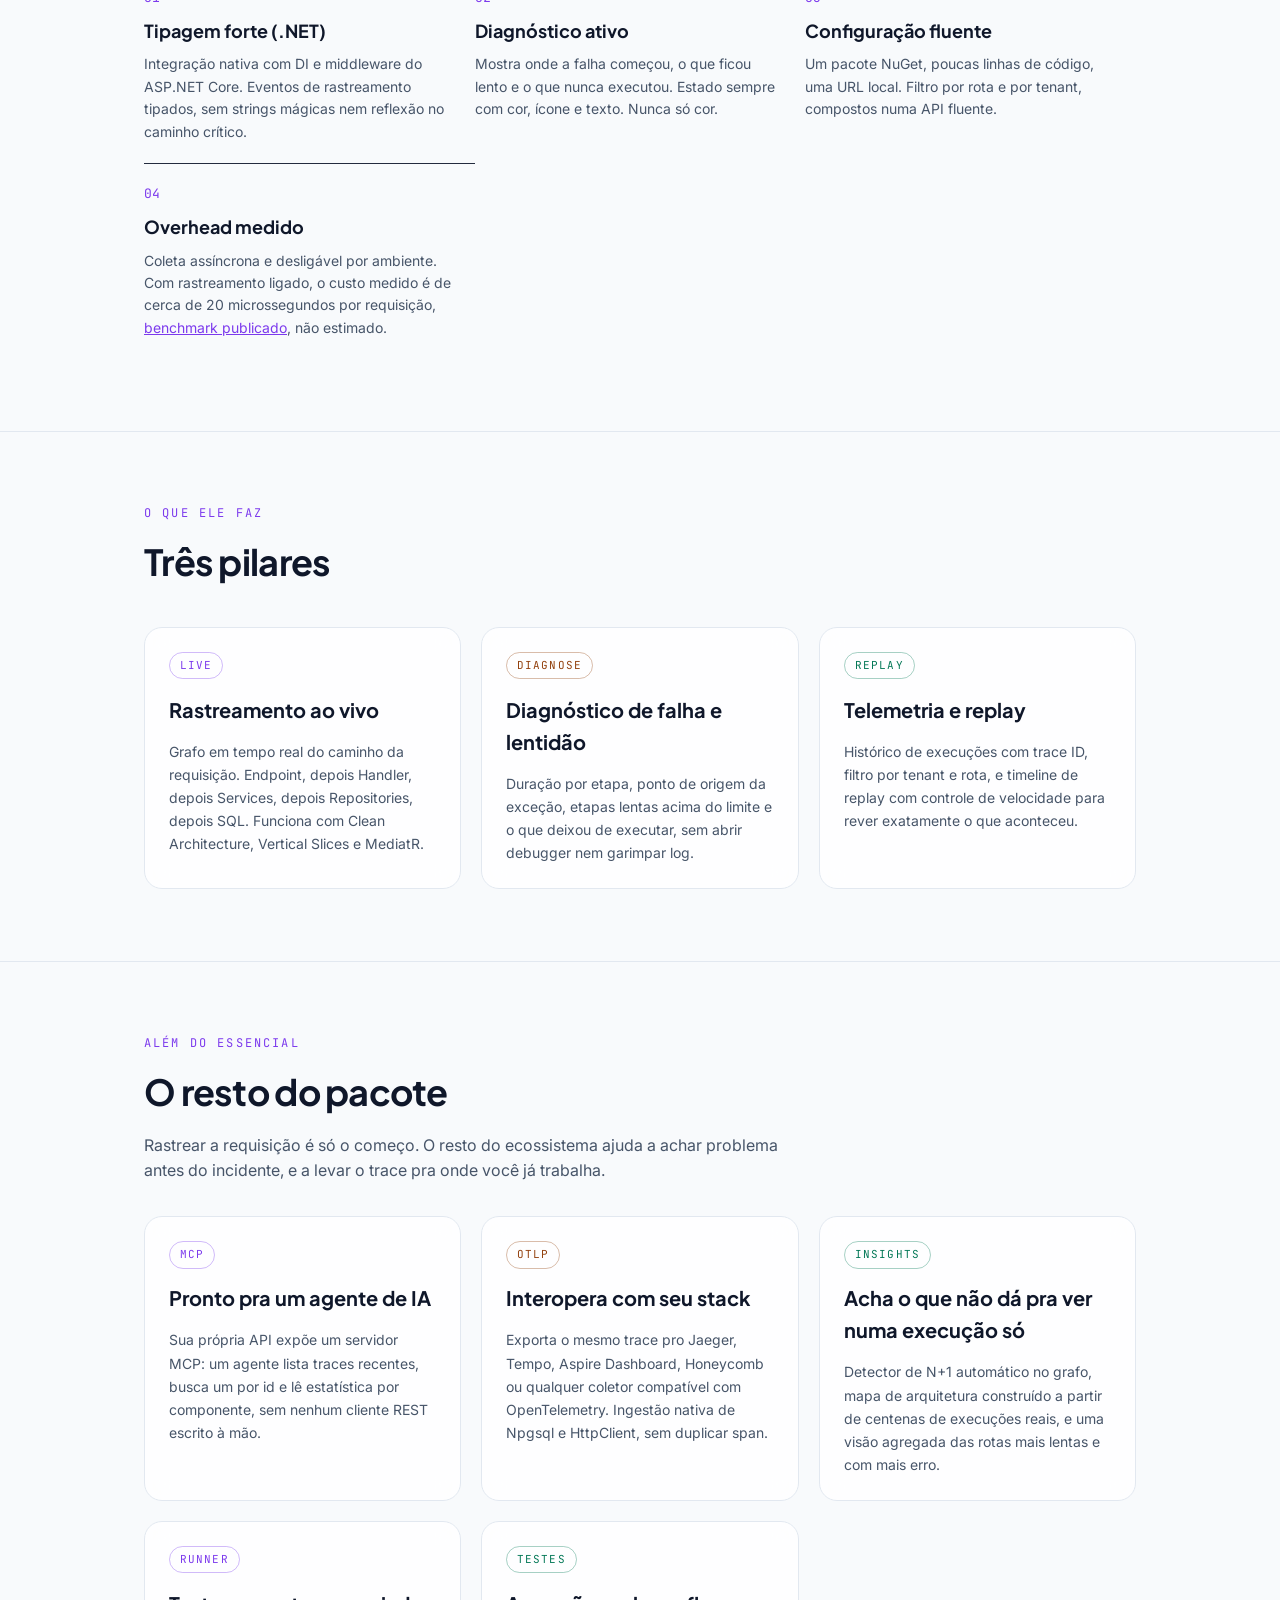
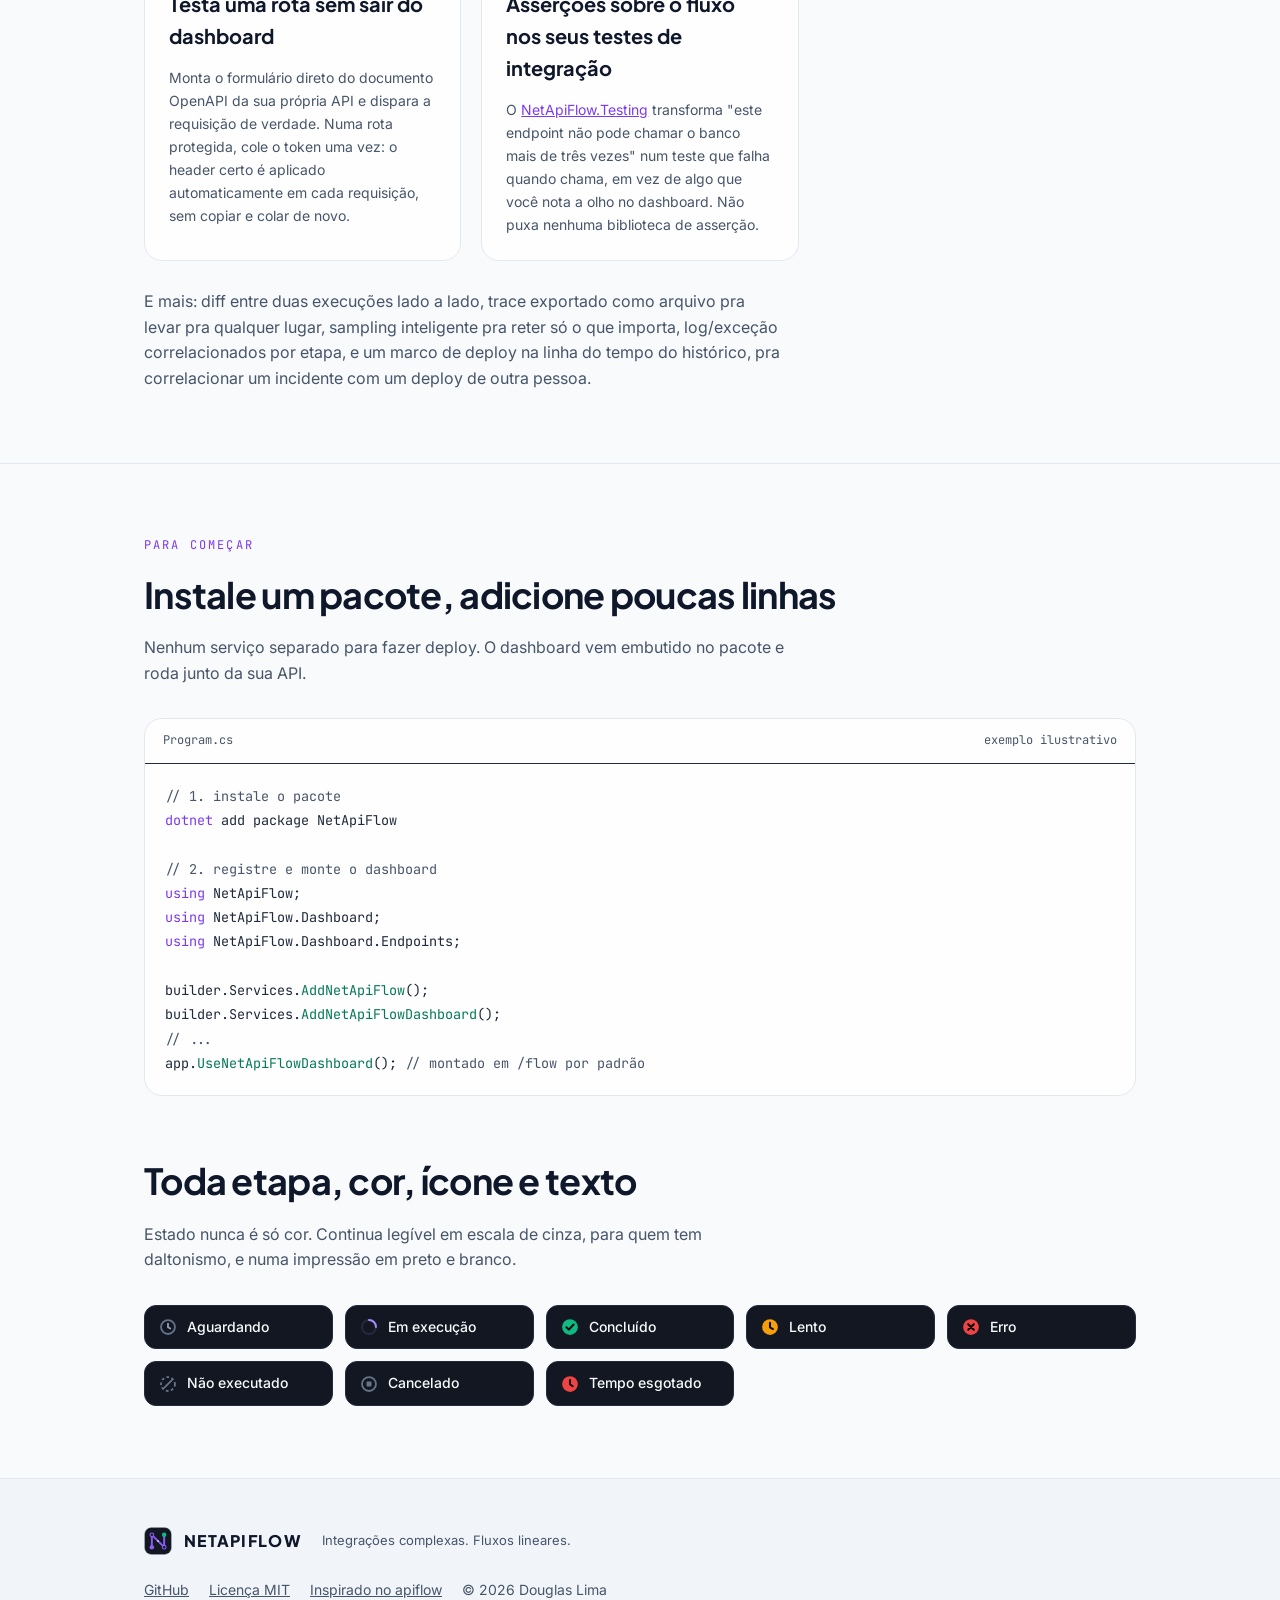
==== commit 3c1fd2d4: "fix: reword the Testing card title on the Portuguese page" ====
--- a/index.html
+++ b/index.html
@@ -136,7 +136,7 @@
       </div>
       <div class="card pillar">
         <span class="tag tag--success">Testes</span>
-        <h3>Afirma sobre o fluxo, nos seus testes de integração</h3>
+        <h3>Asserções sobre o fluxo nos seus testes de integração</h3>
         <p>O <a href="https://www.nuget.org/packages/NetApiFlow.Testing">NetApiFlow.Testing</a> transforma "este endpoint não pode chamar o banco mais de três vezes" num teste que falha quando chama, em vez de algo que você nota a olho no dashboard. Não puxa nenhuma biblioteca de asserção.</p>
       </div>
     </div>
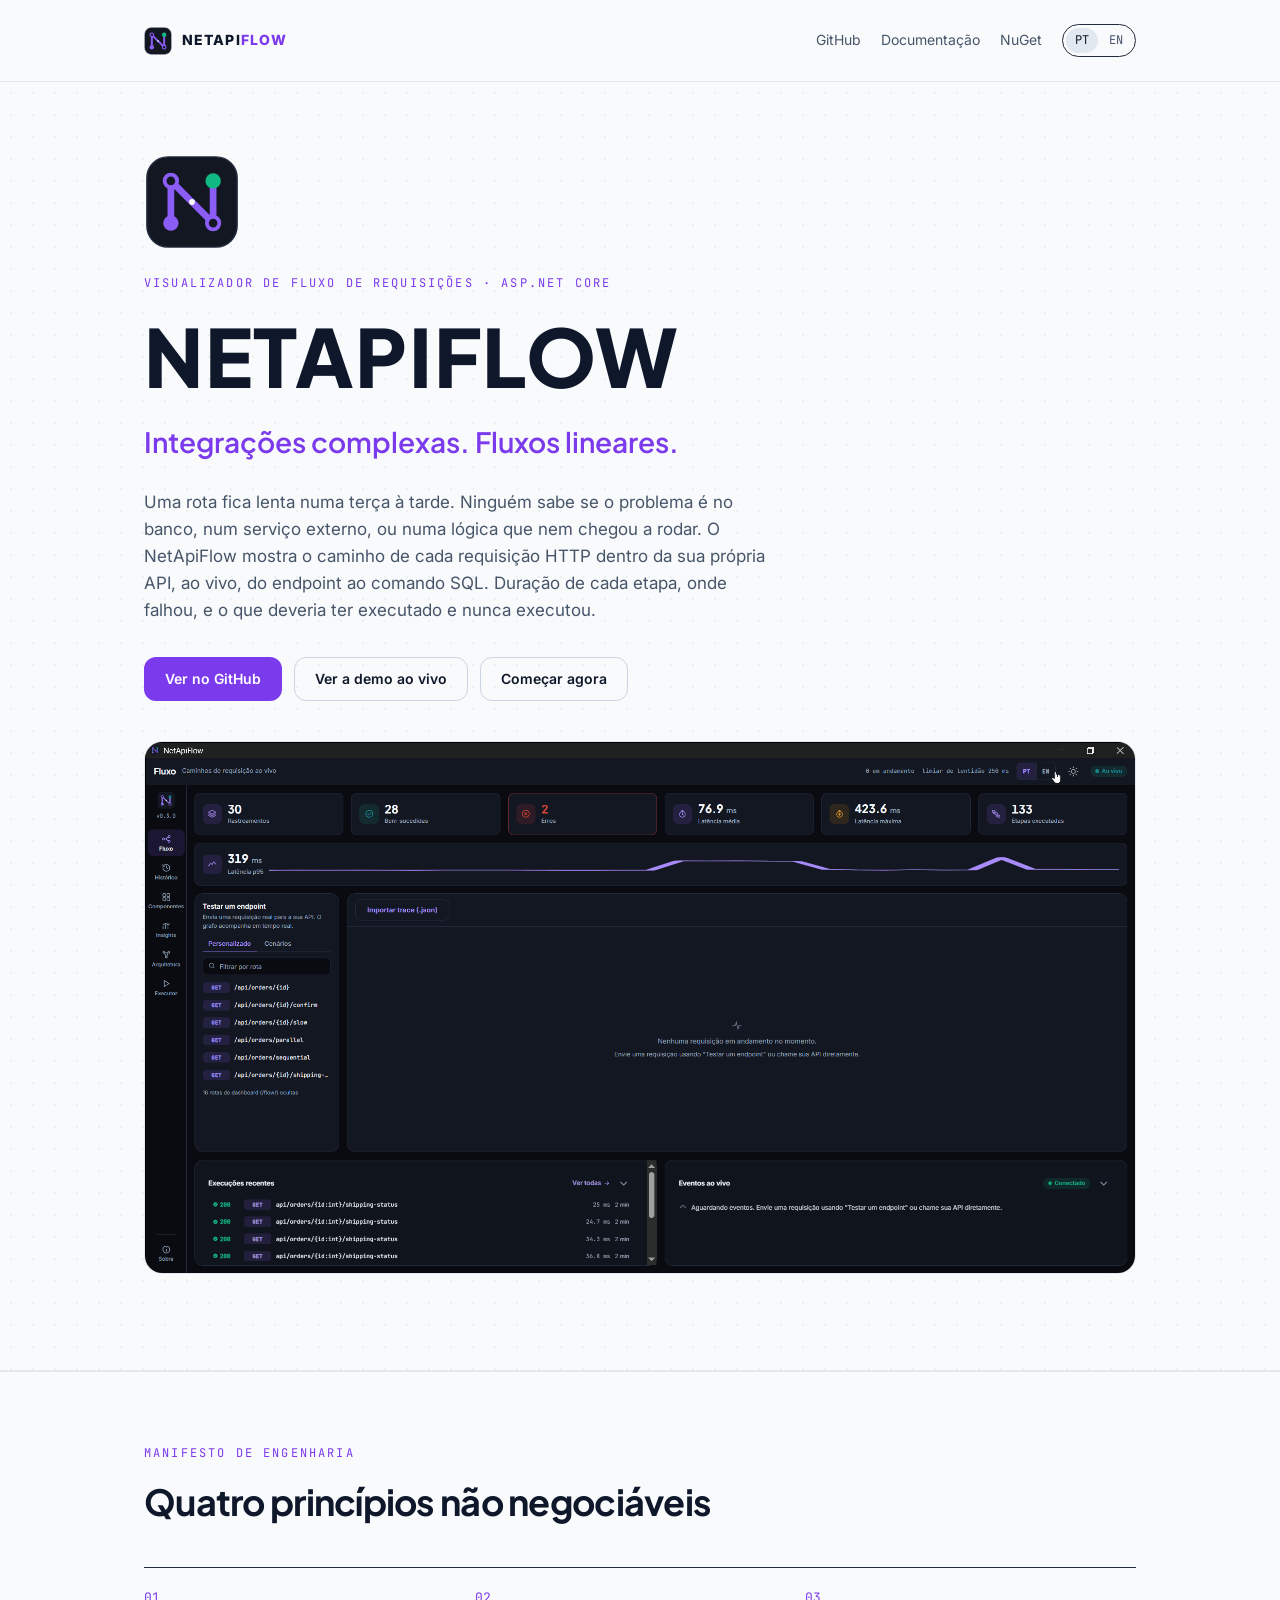
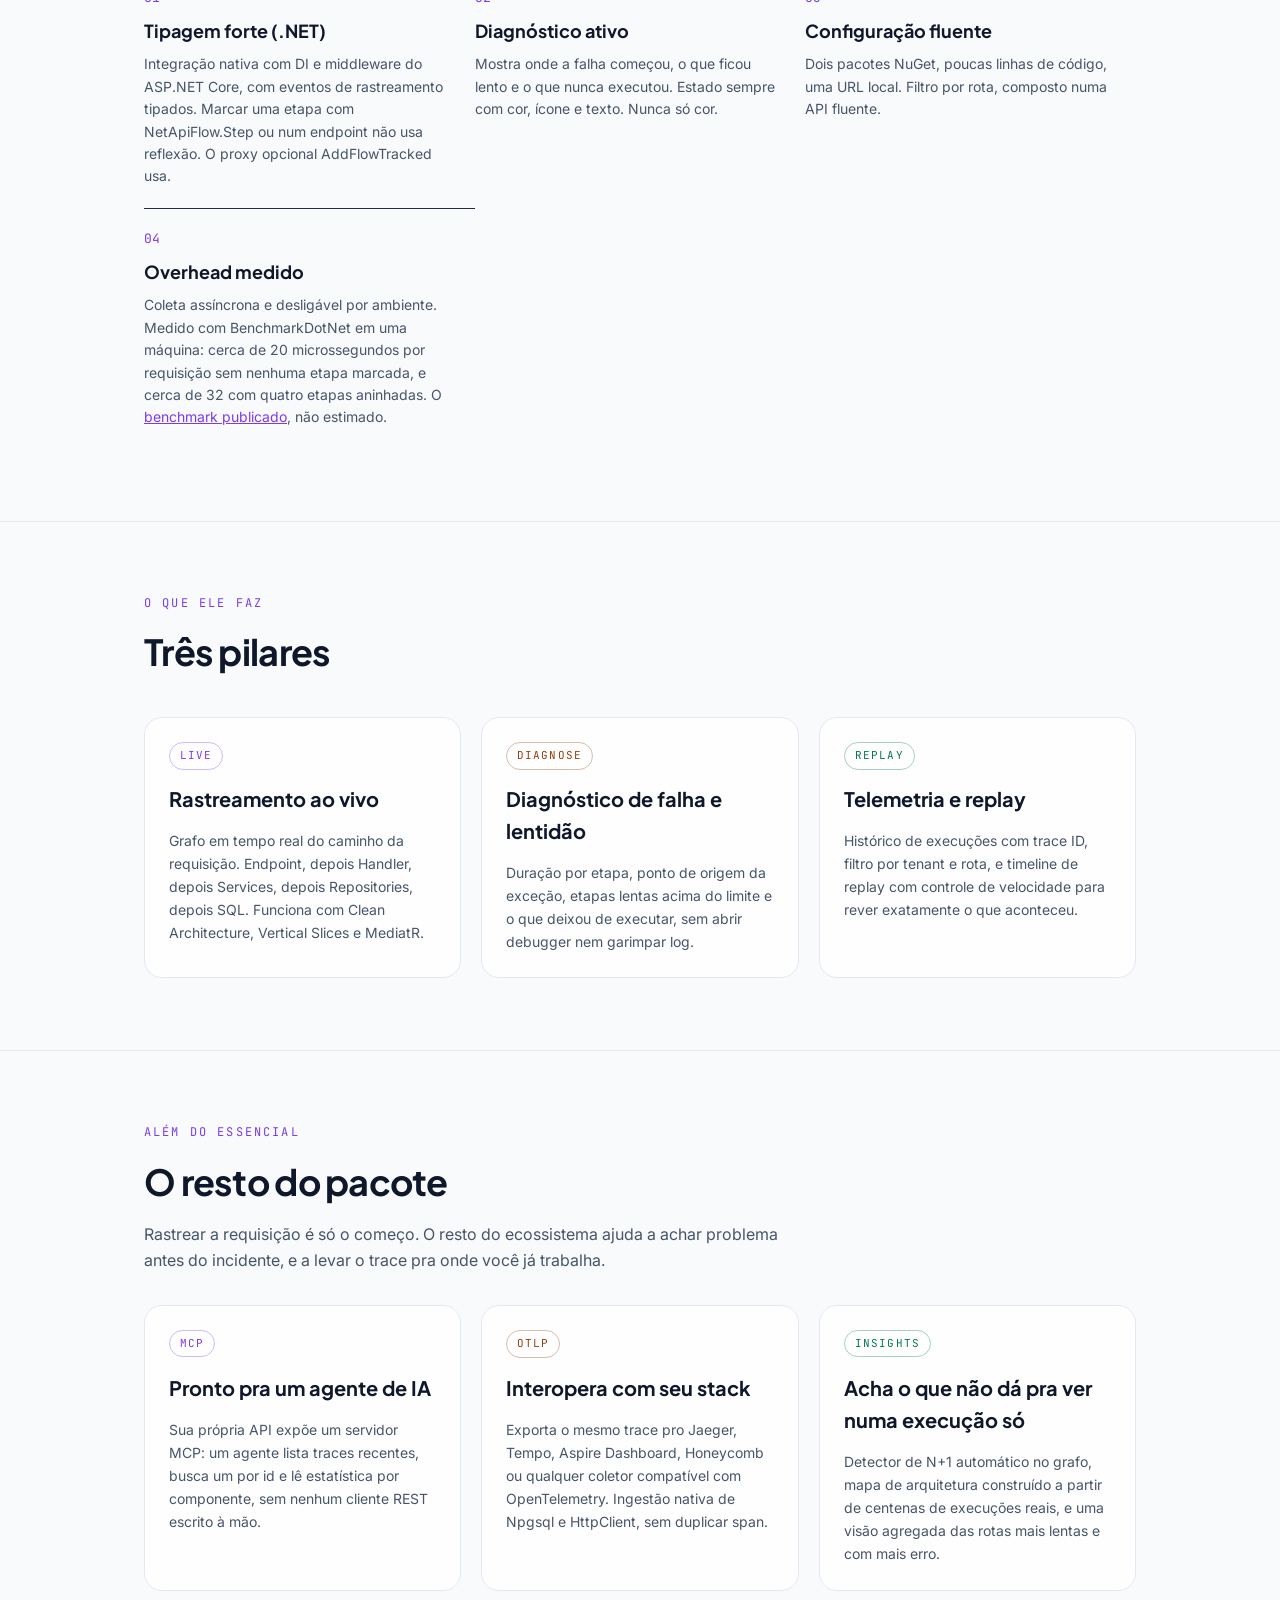
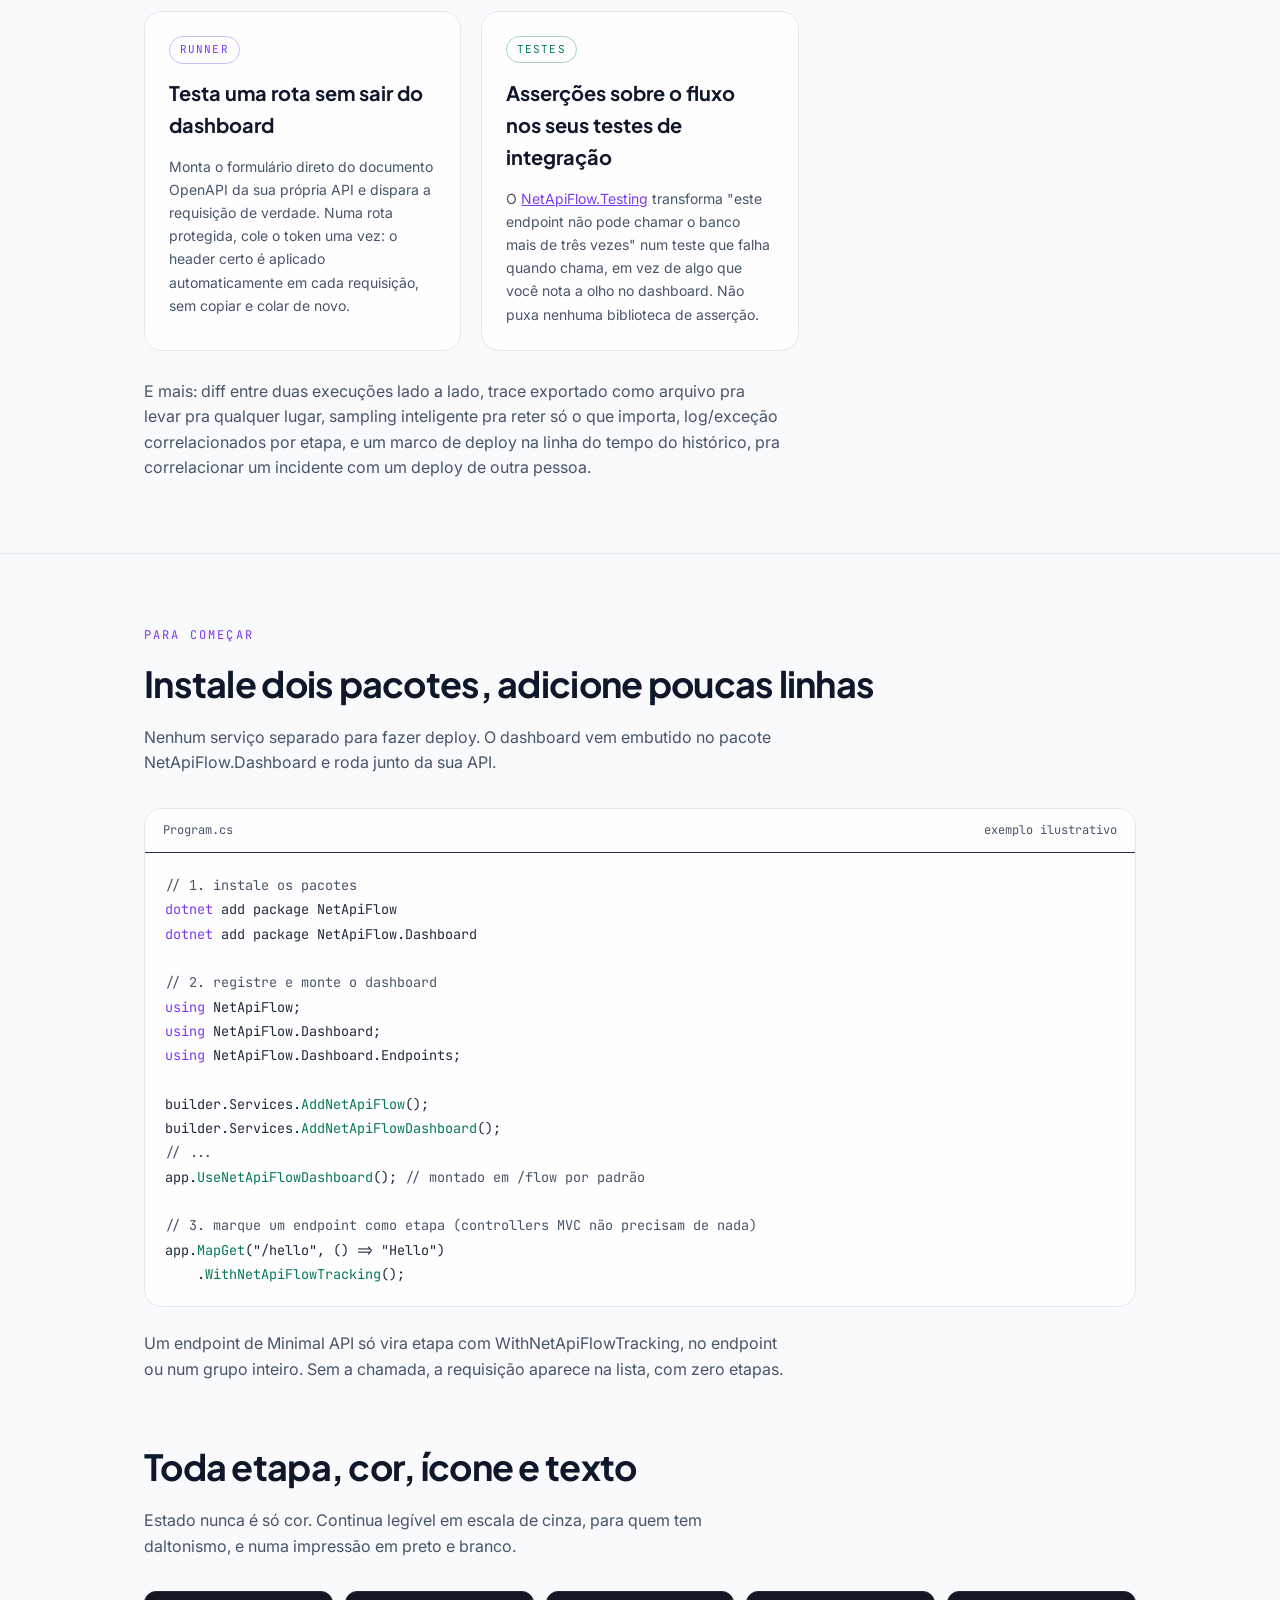
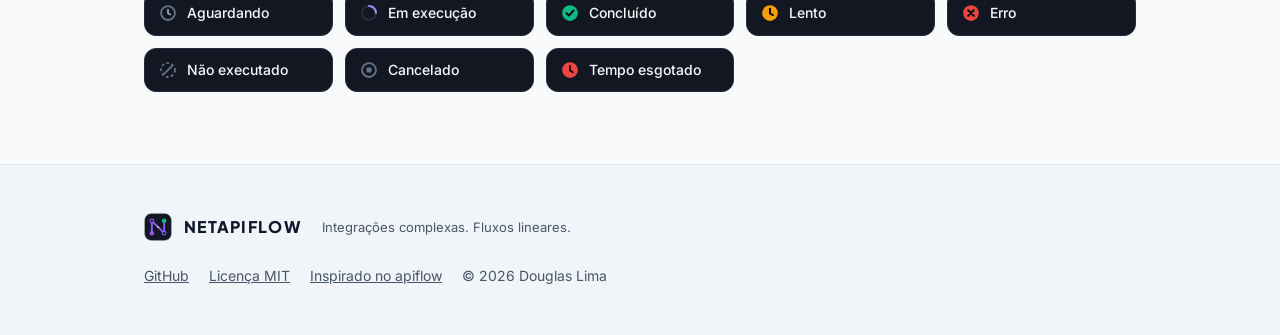
==== commit bbee2ebf: "fix: make the quick start compile and say only what the principles can back, on both pages" ====
--- a/index.html
+++ b/index.html
@@ -21,7 +21,7 @@
     </div>
     <div class="nav-links">
       <a href="https://github.com/Douglasproglima/netapiflow">GitHub</a>
-      <a href="https://github.com/Douglasproglima/netapiflow#readme">Documentação</a>
+      <a href="https://github.com/Douglasproglima/netapiflow/blob/main/README.pt-BR.md">Documentação</a>
       <a href="https://www.nuget.org/packages/NetApiFlow">NuGet</a>
       <span class="lang-switch">
         <a class="active" href="./">PT</a>
@@ -63,7 +63,7 @@
       <div class="principle">
         <p class="num">01</p>
         <h3>Tipagem forte (.NET)</h3>
-        <p>Integração nativa com DI e middleware do ASP.NET Core. Eventos de rastreamento tipados, sem strings mágicas nem reflexão no caminho crítico.</p>
+        <p>Integração nativa com DI e middleware do ASP.NET Core, com eventos de rastreamento tipados. Marcar uma etapa com NetApiFlow.Step ou num endpoint não usa reflexão. O proxy opcional AddFlowTracked usa.</p>
       </div>
       <div class="principle">
         <p class="num">02</p>
@@ -73,12 +73,12 @@
       <div class="principle">
         <p class="num">03</p>
         <h3>Configuração fluente</h3>
-        <p>Um pacote NuGet, poucas linhas de código, uma URL local. Filtro por rota e por tenant, compostos numa API fluente.</p>
+        <p>Dois pacotes NuGet, poucas linhas de código, uma URL local. Filtro por rota, composto numa API fluente.</p>
       </div>
       <div class="principle">
         <p class="num">04</p>
         <h3>Overhead medido</h3>
-        <p>Coleta assíncrona e desligável por ambiente. Com rastreamento ligado, o custo medido é de cerca de 20 microssegundos por requisição, <a href="https://github.com/Douglasproglima/netapiflow/blob/main/README.pt-BR.md#desempenho-e-overhead">benchmark publicado</a>, não estimado.</p>
+        <p>Coleta assíncrona e desligável por ambiente. Medido com BenchmarkDotNet em uma máquina: cerca de 20 microssegundos por requisição sem nenhuma etapa marcada, e cerca de 32 com quatro etapas aninhadas. O <a href="https://github.com/Douglasproglima/netapiflow/blob/main/README.pt-BR.md#desempenho-e-overhead">benchmark publicado</a>, não estimado.</p>
       </div>
     </div>
   </div>
@@ -147,12 +147,13 @@
 <section id="comecar">
   <div class="wrap">
     <p class="eyebrow">Para começar</p>
-    <h2 class="h2">Instale um pacote, adicione poucas linhas</h2>
-    <p class="section-lead">Nenhum serviço separado para fazer deploy. O dashboard vem embutido no pacote e roda junto da sua API.</p>
+    <h2 class="h2">Instale dois pacotes, adicione poucas linhas</h2>
+    <p class="section-lead">Nenhum serviço separado para fazer deploy. O dashboard vem embutido no pacote NetApiFlow.Dashboard e roda junto da sua API.</p>
     <div class="card codeblock" style="margin-top: 32px;">
       <div class="filename"><span>Program.cs</span><span>exemplo ilustrativo</span></div>
-      <pre><span class="c-cmt">// 1. instale o pacote</span>
+      <pre><span class="c-cmt">// 1. instale os pacotes</span>
 <span class="c-kw">dotnet</span> add package NetApiFlow
+<span class="c-kw">dotnet</span> add package NetApiFlow.Dashboard
 
 <span class="c-cmt">// 2. registre e monte o dashboard</span>
 <span class="c-kw">using</span> NetApiFlow;
@@ -162,8 +163,13 @@
 builder.Services.<span class="c-fn">AddNetApiFlow</span>();
 builder.Services.<span class="c-fn">AddNetApiFlowDashboard</span>();
 <span class="c-cmt">// ...</span>
-app.<span class="c-fn">UseNetApiFlowDashboard</span>(); <span class="c-cmt">// montado em /flow por padrão</span></pre>
-    </div>
+app.<span class="c-fn">UseNetApiFlowDashboard</span>(); <span class="c-cmt">// montado em /flow por padrão</span>
+
+<span class="c-cmt">// 3. marque um endpoint como etapa (controllers MVC não precisam de nada)</span>
+app.<span class="c-fn">MapGet</span>("/hello", () =&gt; "Hello")
+    .<span class="c-fn">WithNetApiFlowTracking</span>();</pre>
+    </div>
+    <p class="section-lead" style="margin-top: 24px;">Um endpoint de Minimal API só vira etapa com WithNetApiFlowTracking, no endpoint ou num grupo inteiro. Sem a chamada, a requisição aparece na lista, com zero etapas.</p>
 
     <h2 class="h2" style="margin-top: 56px;">Toda etapa, cor, ícone e texto</h2>
     <p class="section-lead">Estado nunca é só cor. Continua legível em escala de cinza, para quem tem daltonismo, e numa impressão em preto e branco.</p>
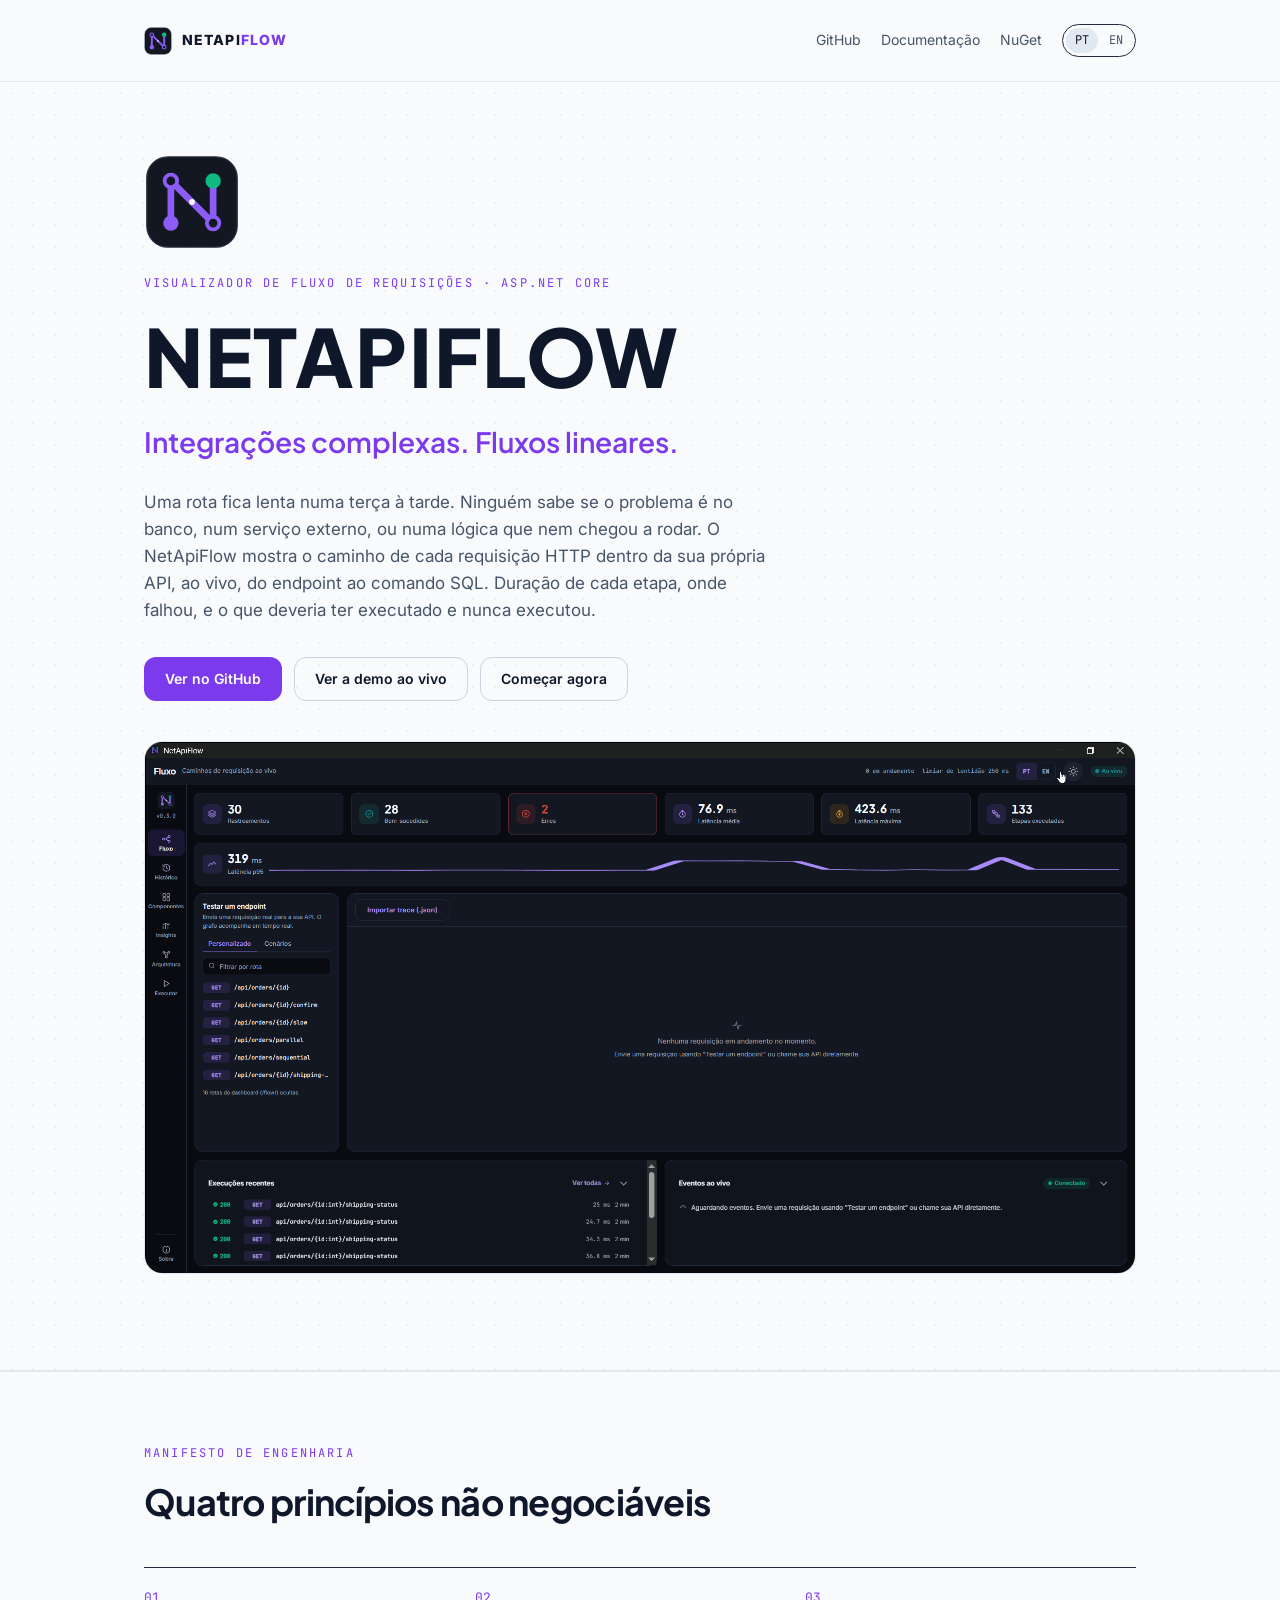
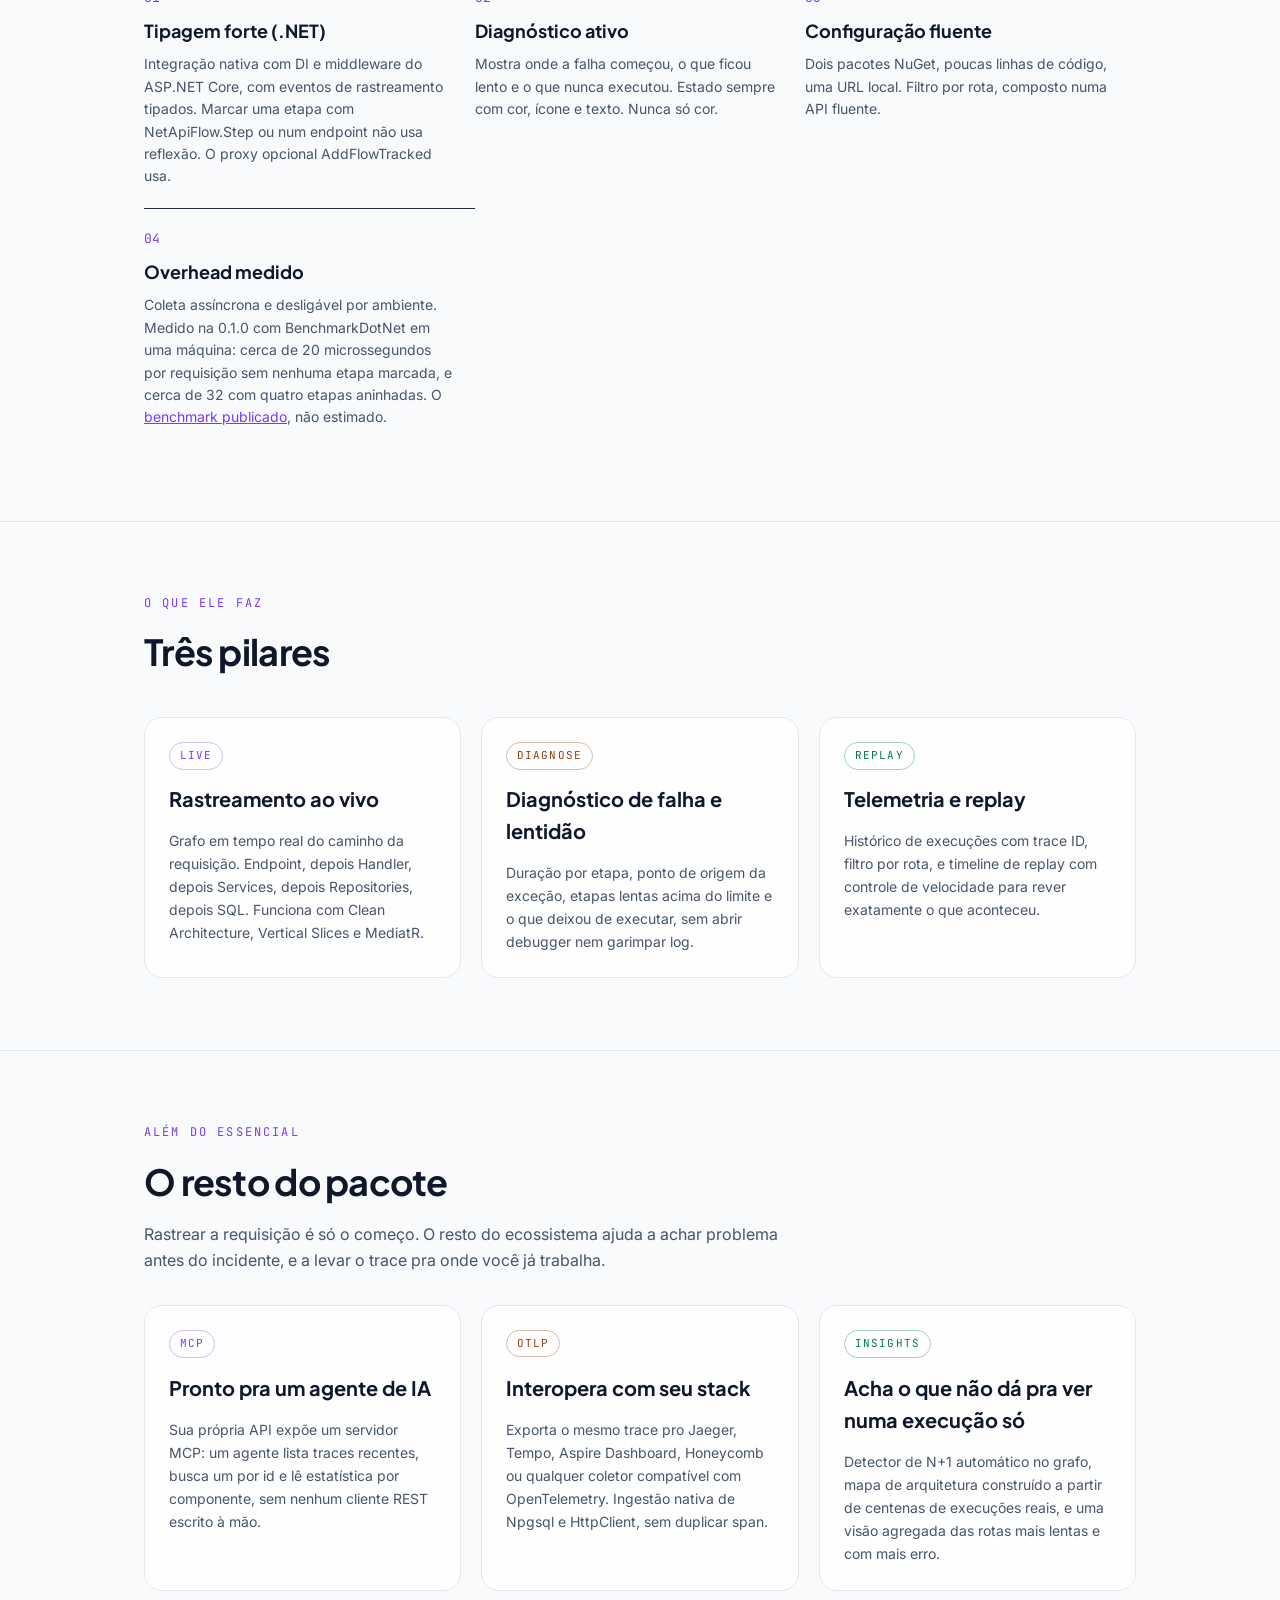
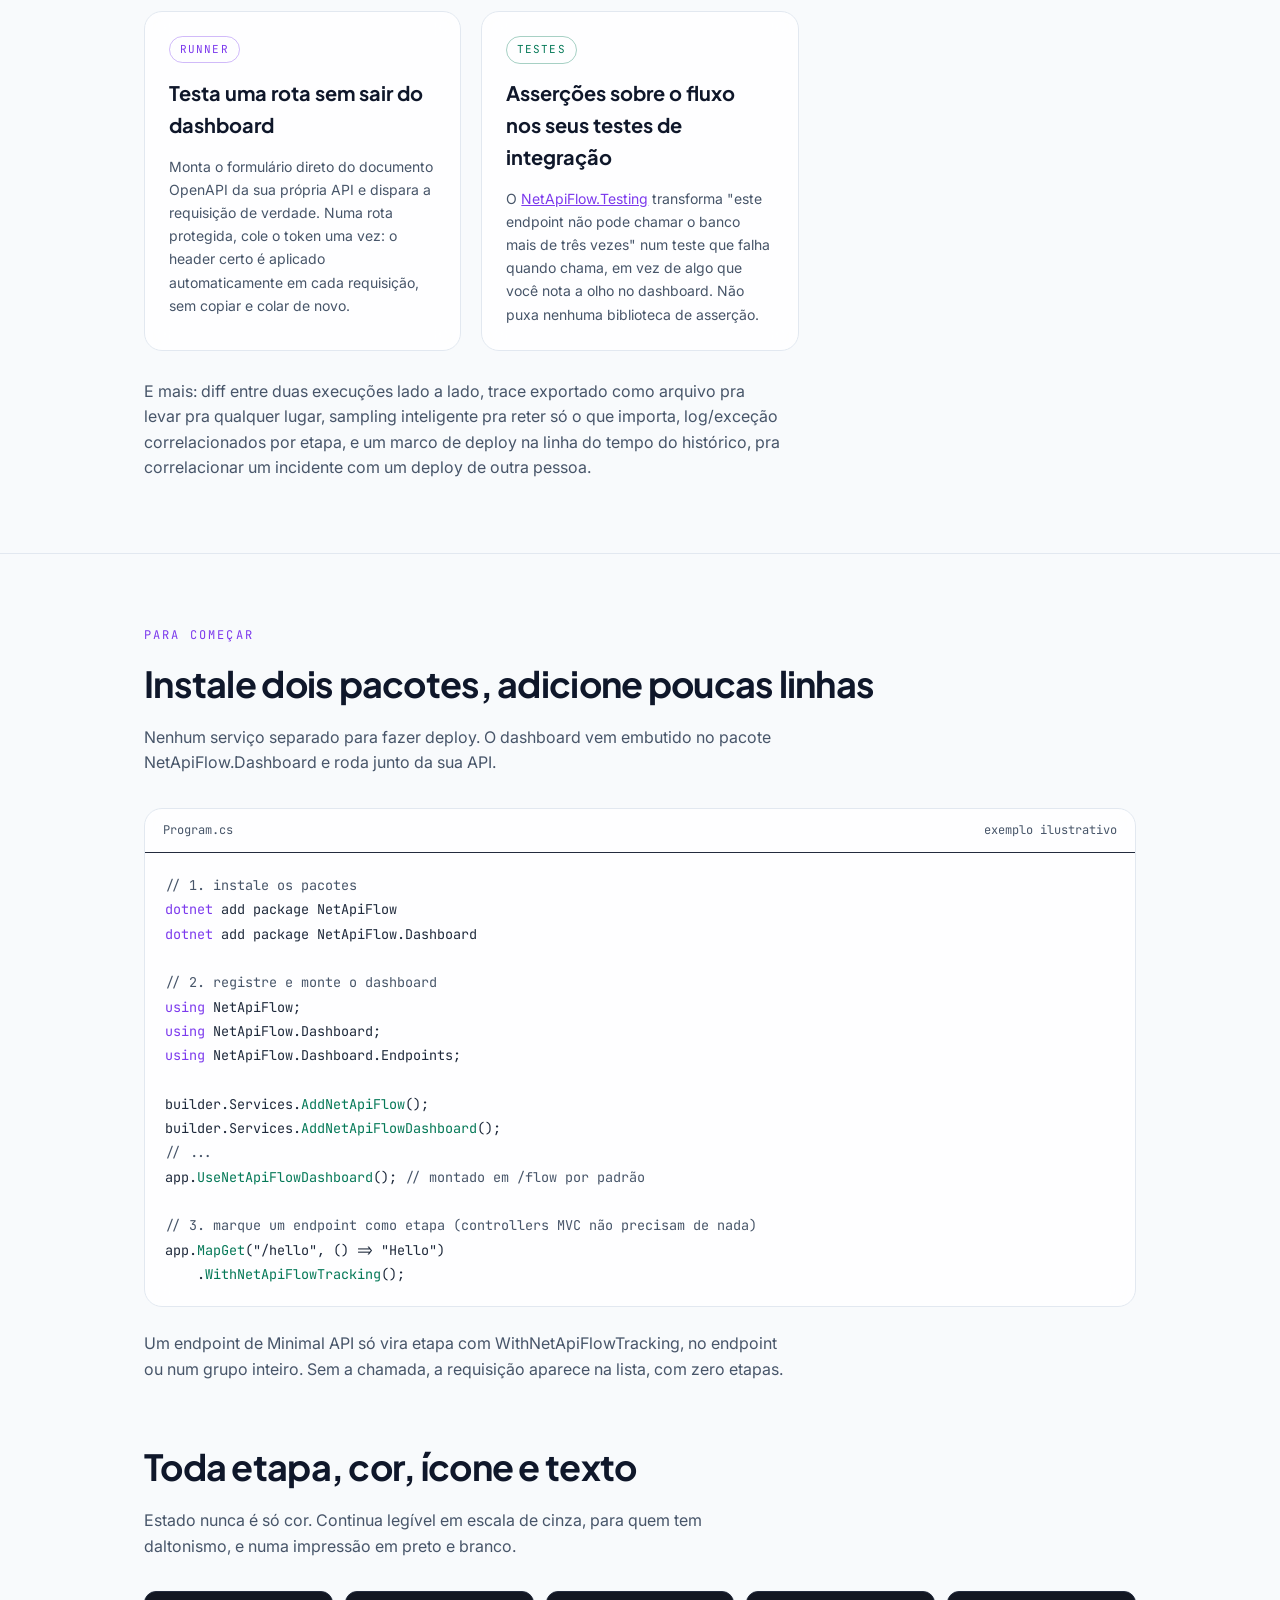
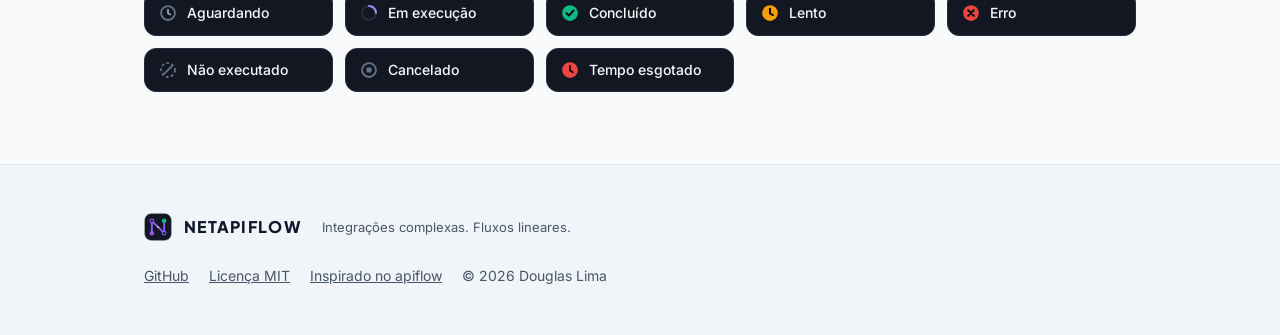
==== commit d7216a27: "fix: drop the tenant filter from the third pillar and say the benchmark was measured on 0.1.0" ====
--- a/index.html
+++ b/index.html
@@ -78,7 +78,7 @@
       <div class="principle">
         <p class="num">04</p>
         <h3>Overhead medido</h3>
-        <p>Coleta assíncrona e desligável por ambiente. Medido com BenchmarkDotNet em uma máquina: cerca de 20 microssegundos por requisição sem nenhuma etapa marcada, e cerca de 32 com quatro etapas aninhadas. O <a href="https://github.com/Douglasproglima/netapiflow/blob/main/README.pt-BR.md#desempenho-e-overhead">benchmark publicado</a>, não estimado.</p>
+        <p>Coleta assíncrona e desligável por ambiente. Medido na 0.1.0 com BenchmarkDotNet em uma máquina: cerca de 20 microssegundos por requisição sem nenhuma etapa marcada, e cerca de 32 com quatro etapas aninhadas. O <a href="https://github.com/Douglasproglima/netapiflow/blob/main/README.pt-BR.md#desempenho-e-overhead">benchmark publicado</a>, não estimado.</p>
       </div>
     </div>
   </div>
@@ -102,7 +102,7 @@
       <div class="card pillar">
         <span class="tag tag--success">Replay</span>
         <h3>Telemetria e replay</h3>
-        <p>Histórico de execuções com trace ID, filtro por tenant e rota, e timeline de replay com controle de velocidade para rever exatamente o que aconteceu.</p>
+        <p>Histórico de execuções com trace ID, filtro por rota, e timeline de replay com controle de velocidade para rever exatamente o que aconteceu.</p>
       </div>
     </div>
   </div>
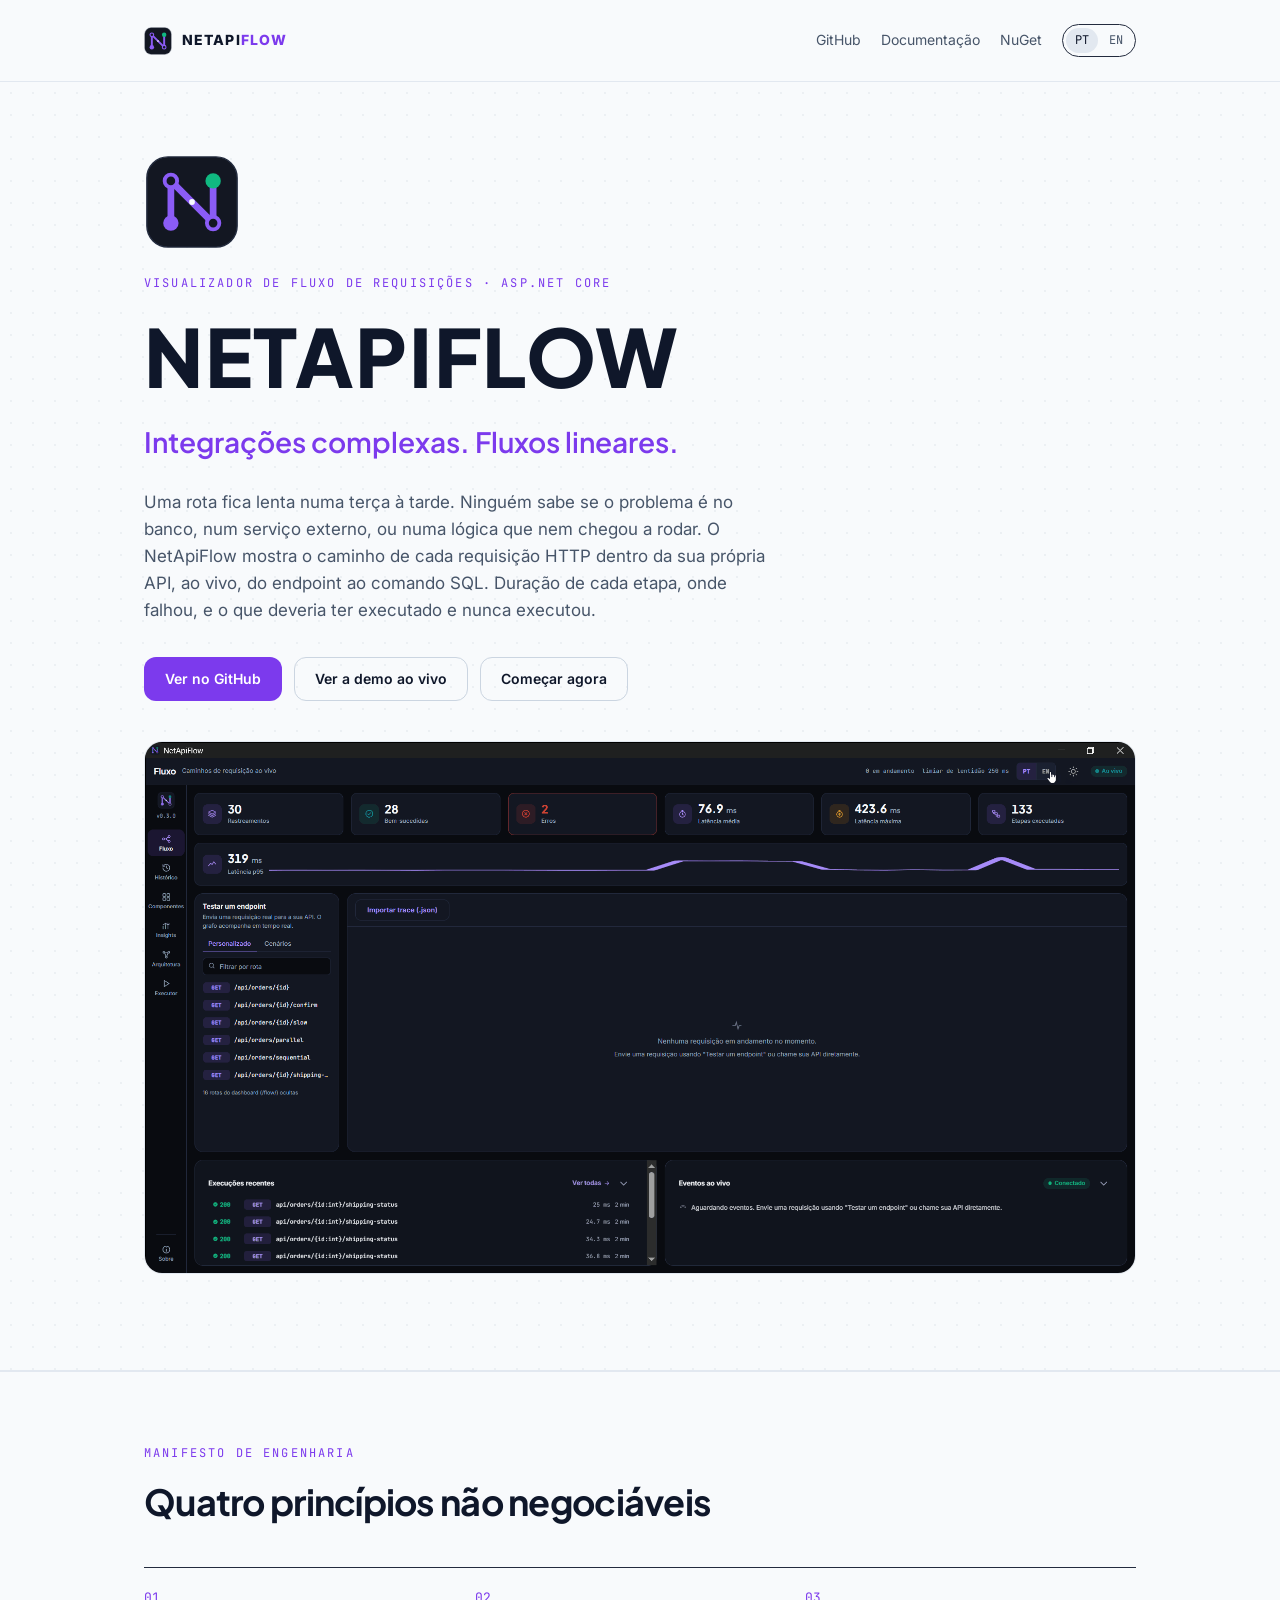
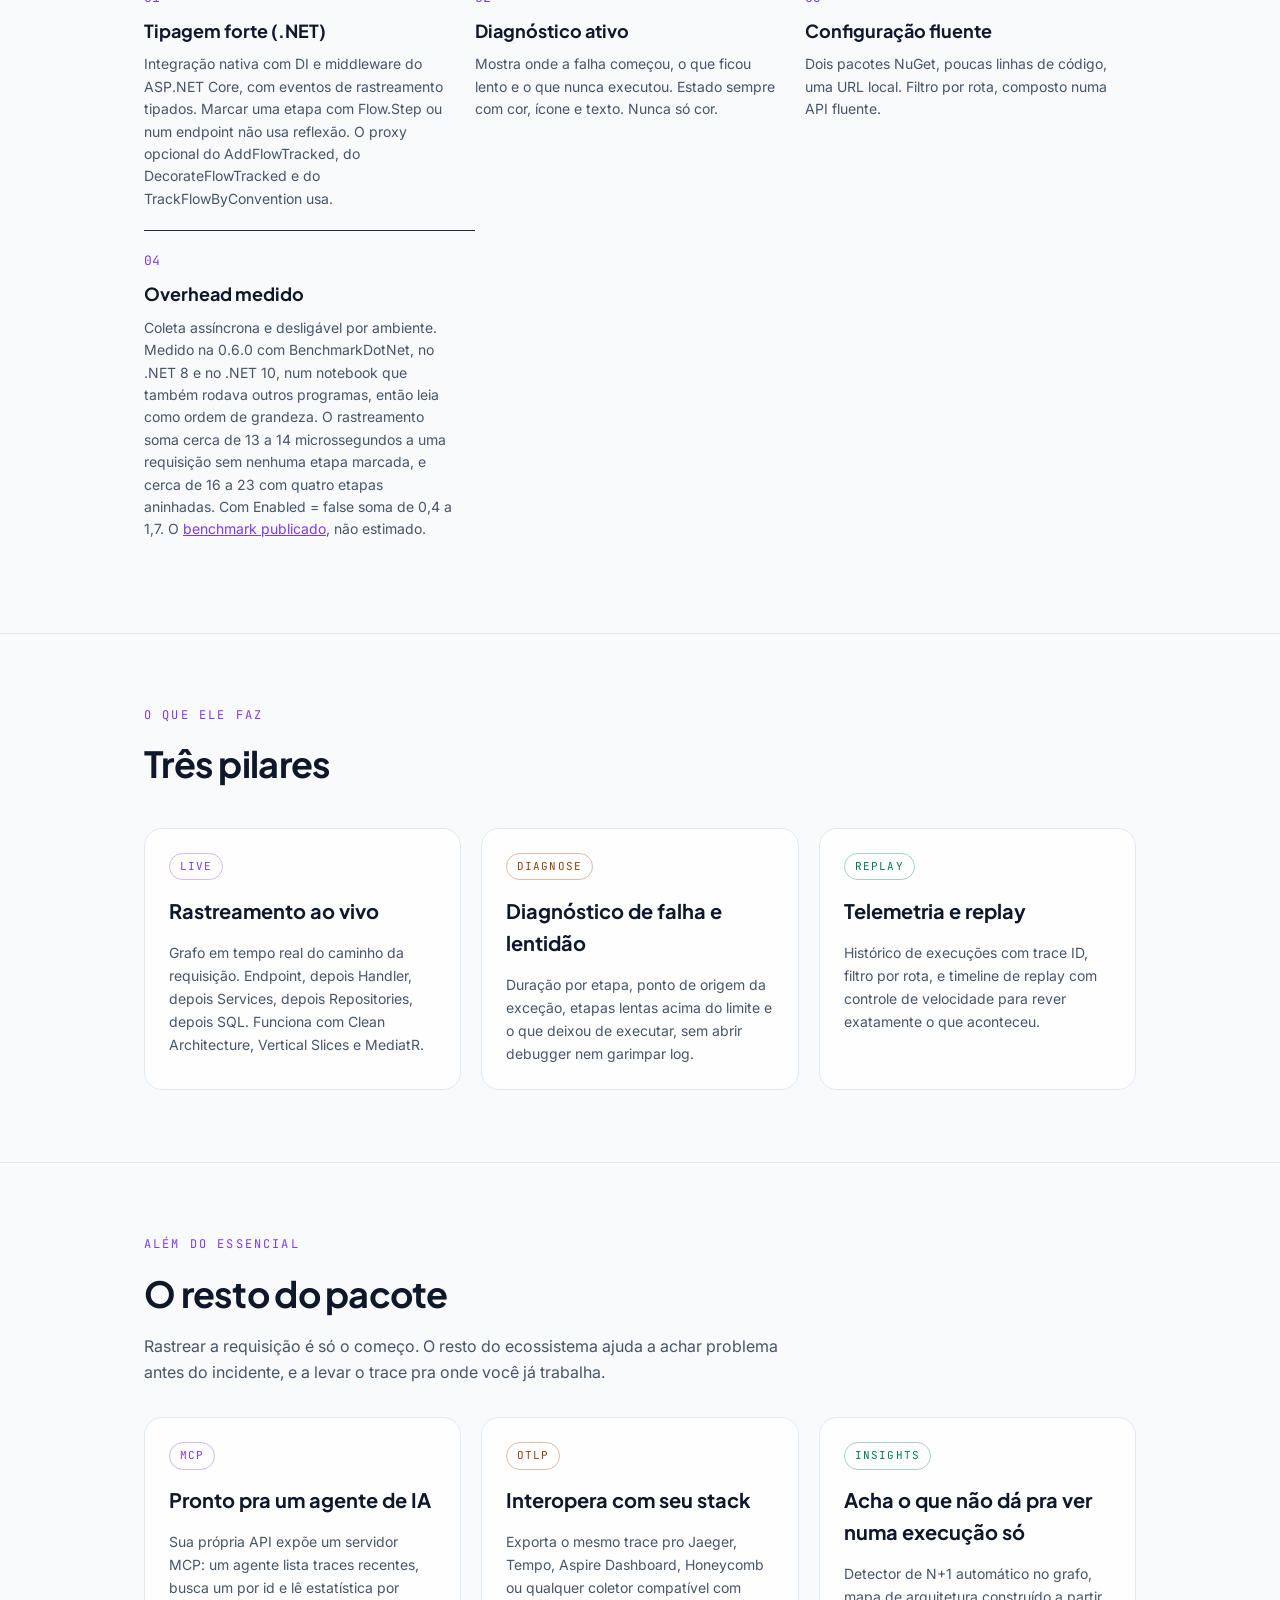
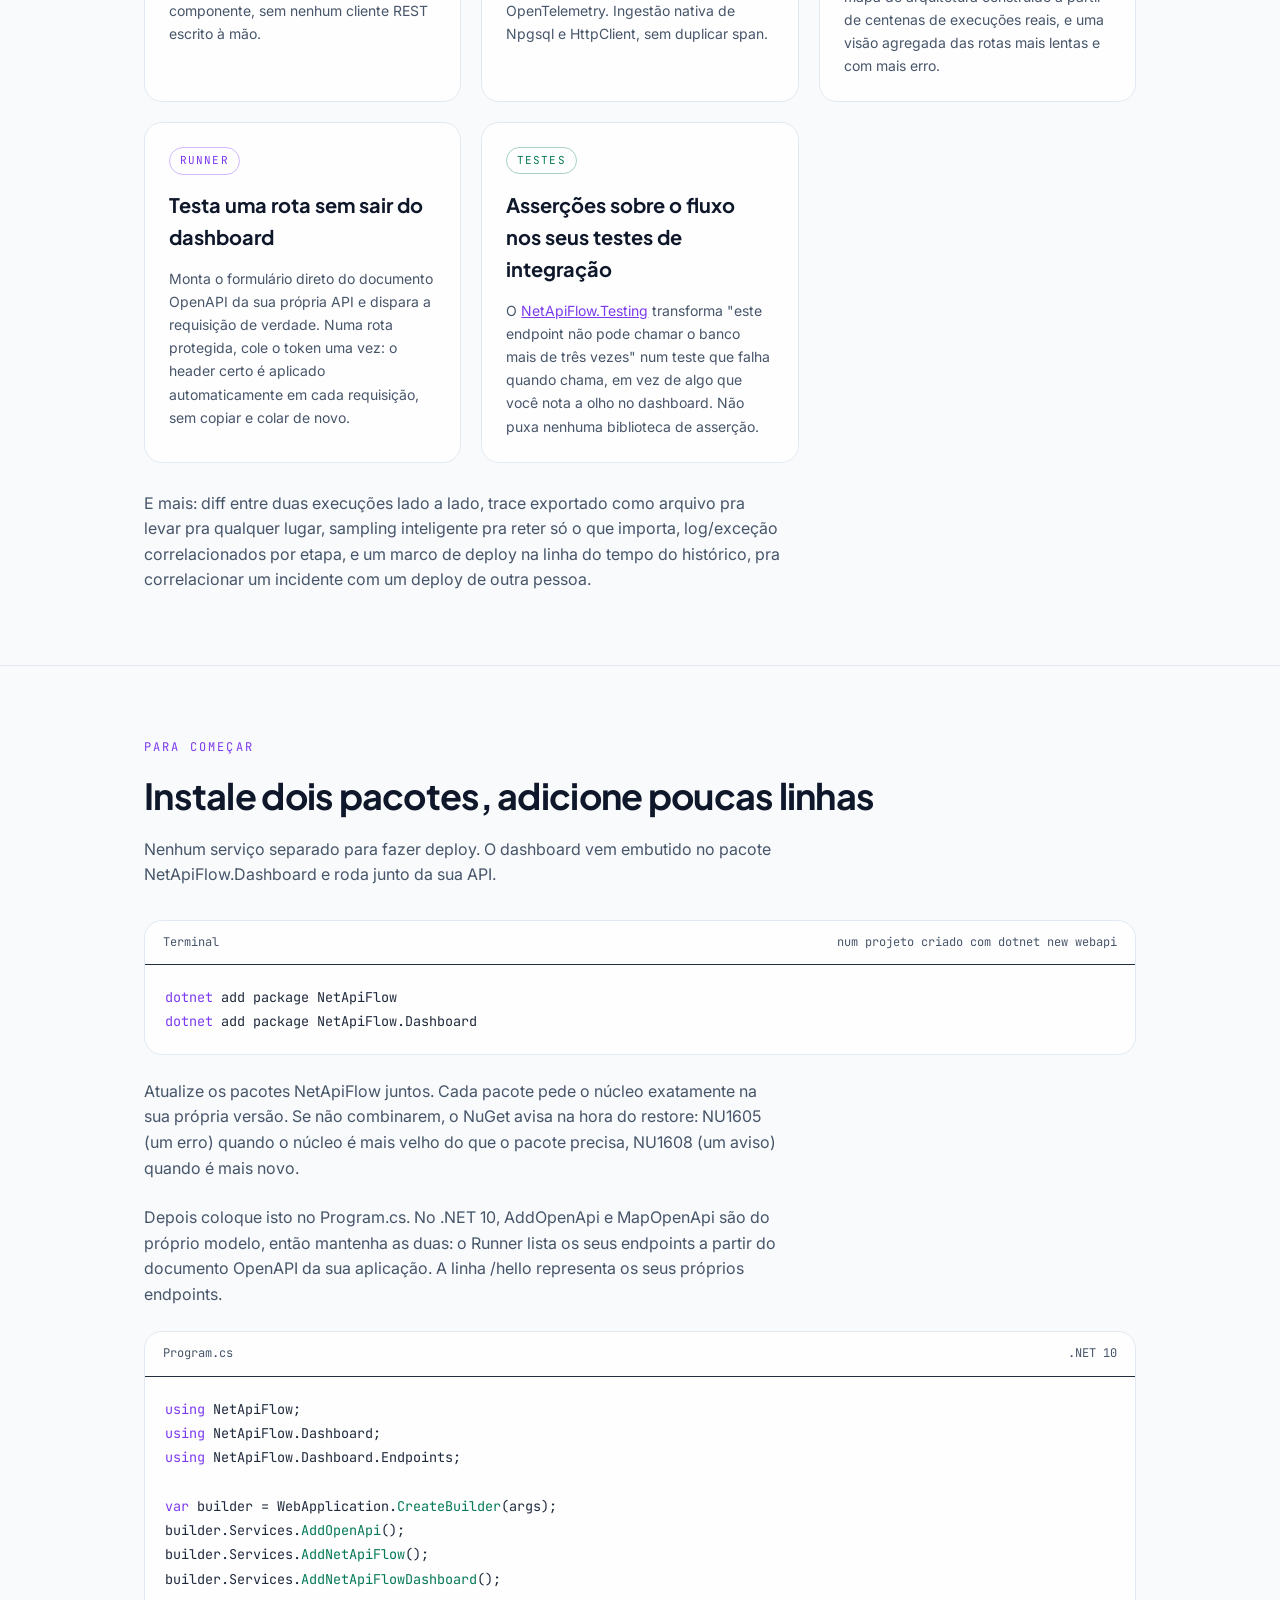
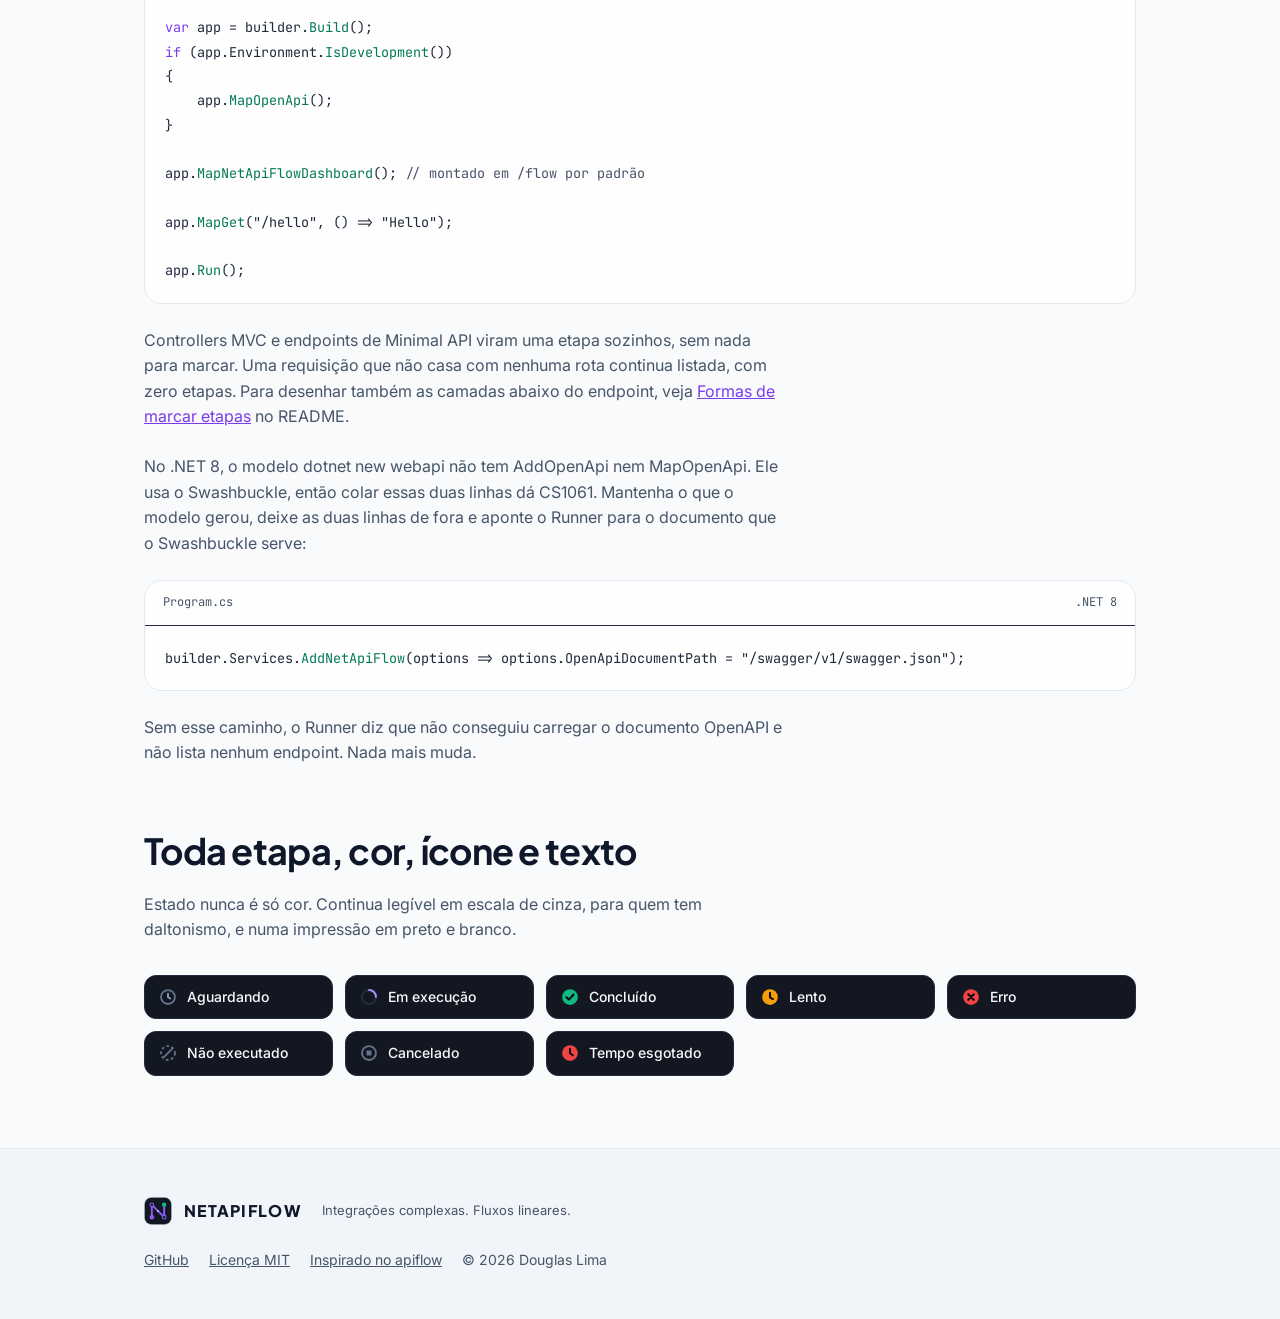
==== commit 932fe202: "fix: align the quick start, names and cost numbers with NetApiFlow 0.6.0 on both pages" ====
--- a/index.html
+++ b/index.html
@@ -63,7 +63,7 @@
       <div class="principle">
         <p class="num">01</p>
         <h3>Tipagem forte (.NET)</h3>
-        <p>Integração nativa com DI e middleware do ASP.NET Core, com eventos de rastreamento tipados. Marcar uma etapa com NetApiFlow.Step ou num endpoint não usa reflexão. O proxy opcional AddFlowTracked usa.</p>
+        <p>Integração nativa com DI e middleware do ASP.NET Core, com eventos de rastreamento tipados. Marcar uma etapa com Flow.Step ou num endpoint não usa reflexão. O proxy opcional do AddFlowTracked, do DecorateFlowTracked e do TrackFlowByConvention usa.</p>
       </div>
       <div class="principle">
         <p class="num">02</p>
@@ -78,7 +78,7 @@
       <div class="principle">
         <p class="num">04</p>
         <h3>Overhead medido</h3>
-        <p>Coleta assíncrona e desligável por ambiente. Medido na 0.1.0 com BenchmarkDotNet em uma máquina: cerca de 20 microssegundos por requisição sem nenhuma etapa marcada, e cerca de 32 com quatro etapas aninhadas. O <a href="https://github.com/Douglasproglima/netapiflow/blob/main/README.pt-BR.md#desempenho-e-overhead">benchmark publicado</a>, não estimado.</p>
+        <p>Coleta assíncrona e desligável por ambiente. Medido na 0.6.0 com BenchmarkDotNet, no .NET 8 e no .NET 10, num notebook que também rodava outros programas, então leia como ordem de grandeza. O rastreamento soma cerca de 13 a 14 microssegundos a uma requisição sem nenhuma etapa marcada, e cerca de 16 a 23 com quatro etapas aninhadas. Com Enabled = false soma de 0,4 a 1,7. O <a href="https://github.com/Douglasproglima/netapiflow/blob/main/README.pt-BR.md#desempenho-e-overhead">benchmark publicado</a>, não estimado.</p>
       </div>
     </div>
   </div>
@@ -150,26 +150,42 @@
     <h2 class="h2">Instale dois pacotes, adicione poucas linhas</h2>
     <p class="section-lead">Nenhum serviço separado para fazer deploy. O dashboard vem embutido no pacote NetApiFlow.Dashboard e roda junto da sua API.</p>
     <div class="card codeblock" style="margin-top: 32px;">
-      <div class="filename"><span>Program.cs</span><span>exemplo ilustrativo</span></div>
-      <pre><span class="c-cmt">// 1. instale os pacotes</span>
-<span class="c-kw">dotnet</span> add package NetApiFlow
-<span class="c-kw">dotnet</span> add package NetApiFlow.Dashboard
-
-<span class="c-cmt">// 2. registre e monte o dashboard</span>
-<span class="c-kw">using</span> NetApiFlow;
+      <div class="filename"><span>Terminal</span><span>num projeto criado com dotnet new webapi</span></div>
+      <pre id="quick-start-packages"><span class="c-kw">dotnet</span> add package NetApiFlow
+<span class="c-kw">dotnet</span> add package NetApiFlow.Dashboard</pre>
+    </div>
+    <p class="section-lead" style="margin-top: 24px;">Atualize os pacotes NetApiFlow juntos. Cada pacote pede o núcleo exatamente na sua própria versão. Se não combinarem, o NuGet avisa na hora do restore: NU1605 (um erro) quando o núcleo é mais velho do que o pacote precisa, NU1608 (um aviso) quando é mais novo.</p>
+    <p class="section-lead" style="margin-top: 24px;">Depois coloque isto no Program.cs. No .NET 10, AddOpenApi e MapOpenApi são do próprio modelo, então mantenha as duas: o Runner lista os seus endpoints a partir do documento OpenAPI da sua aplicação. A linha /hello representa os seus próprios endpoints.</p>
+    <div class="card codeblock" style="margin-top: 24px;">
+      <div class="filename"><span>Program.cs</span><span>.NET 10</span></div>
+      <pre id="quick-start-program"><span class="c-kw">using</span> NetApiFlow;
 <span class="c-kw">using</span> NetApiFlow.Dashboard;
 <span class="c-kw">using</span> NetApiFlow.Dashboard.Endpoints;
 
+<span class="c-kw">var</span> builder = WebApplication.<span class="c-fn">CreateBuilder</span>(args);
+builder.Services.<span class="c-fn">AddOpenApi</span>();
 builder.Services.<span class="c-fn">AddNetApiFlow</span>();
 builder.Services.<span class="c-fn">AddNetApiFlowDashboard</span>();
-<span class="c-cmt">// ...</span>
-app.<span class="c-fn">UseNetApiFlowDashboard</span>(); <span class="c-cmt">// montado em /flow por padrão</span>
-
-<span class="c-cmt">// 3. marque um endpoint como etapa (controllers MVC não precisam de nada)</span>
-app.<span class="c-fn">MapGet</span>("/hello", () =&gt; "Hello")
-    .<span class="c-fn">WithNetApiFlowTracking</span>();</pre>
-    </div>
-    <p class="section-lead" style="margin-top: 24px;">Um endpoint de Minimal API só vira etapa com WithNetApiFlowTracking, no endpoint ou num grupo inteiro. Sem a chamada, a requisição aparece na lista, com zero etapas.</p>
+
+<span class="c-kw">var</span> app = builder.<span class="c-fn">Build</span>();
+<span class="c-kw">if</span> (app.Environment.<span class="c-fn">IsDevelopment</span>())
+{
+    app.<span class="c-fn">MapOpenApi</span>();
+}
+
+app.<span class="c-fn">MapNetApiFlowDashboard</span>(); <span class="c-cmt">// montado em /flow por padrão</span>
+
+app.<span class="c-fn">MapGet</span>("/hello", () =&gt; "Hello");
+
+app.<span class="c-fn">Run</span>();</pre>
+    </div>
+    <p class="section-lead" style="margin-top: 24px;">Controllers MVC e endpoints de Minimal API viram uma etapa sozinhos, sem nada para marcar. Uma requisição que não casa com nenhuma rota continua listada, com zero etapas. Para desenhar também as camadas abaixo do endpoint, veja <a href="https://github.com/Douglasproglima/netapiflow/blob/main/README.pt-BR.md#formas-de-marcar-etapas">Formas de marcar etapas</a> no README.</p>
+    <p class="section-lead" style="margin-top: 24px;">No .NET 8, o modelo dotnet new webapi não tem AddOpenApi nem MapOpenApi. Ele usa o Swashbuckle, então colar essas duas linhas dá CS1061. Mantenha o que o modelo gerou, deixe as duas linhas de fora e aponte o Runner para o documento que o Swashbuckle serve:</p>
+    <div class="card codeblock" style="margin-top: 24px;">
+      <div class="filename"><span>Program.cs</span><span>.NET 8</span></div>
+      <pre id="quick-start-net8">builder.Services.<span class="c-fn">AddNetApiFlow</span>(options =&gt; options.OpenApiDocumentPath = "/swagger/v1/swagger.json");</pre>
+    </div>
+    <p class="section-lead" style="margin-top: 24px;">Sem esse caminho, o Runner diz que não conseguiu carregar o documento OpenAPI e não lista nenhum endpoint. Nada mais muda.</p>
 
     <h2 class="h2" style="margin-top: 56px;">Toda etapa, cor, ícone e texto</h2>
     <p class="section-lead">Estado nunca é só cor. Continua legível em escala de cinza, para quem tem daltonismo, e numa impressão em preto e branco.</p>
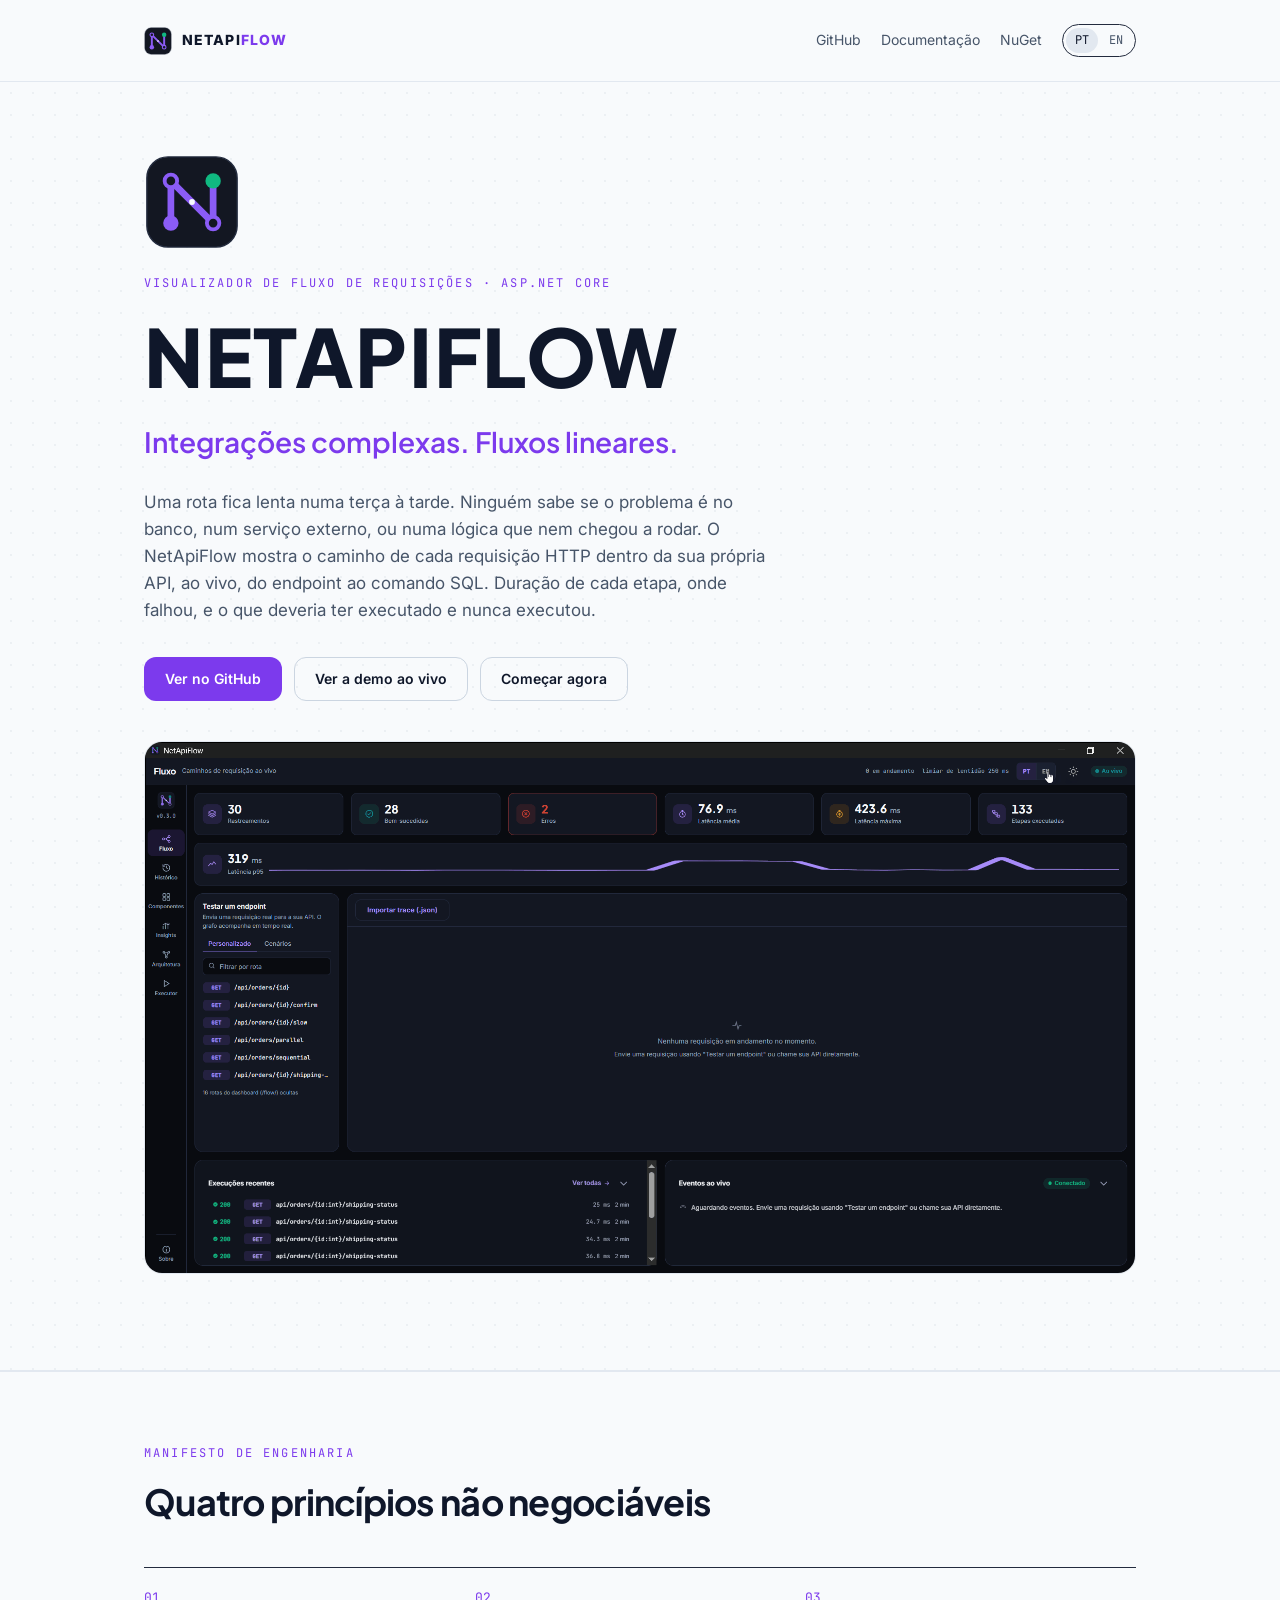
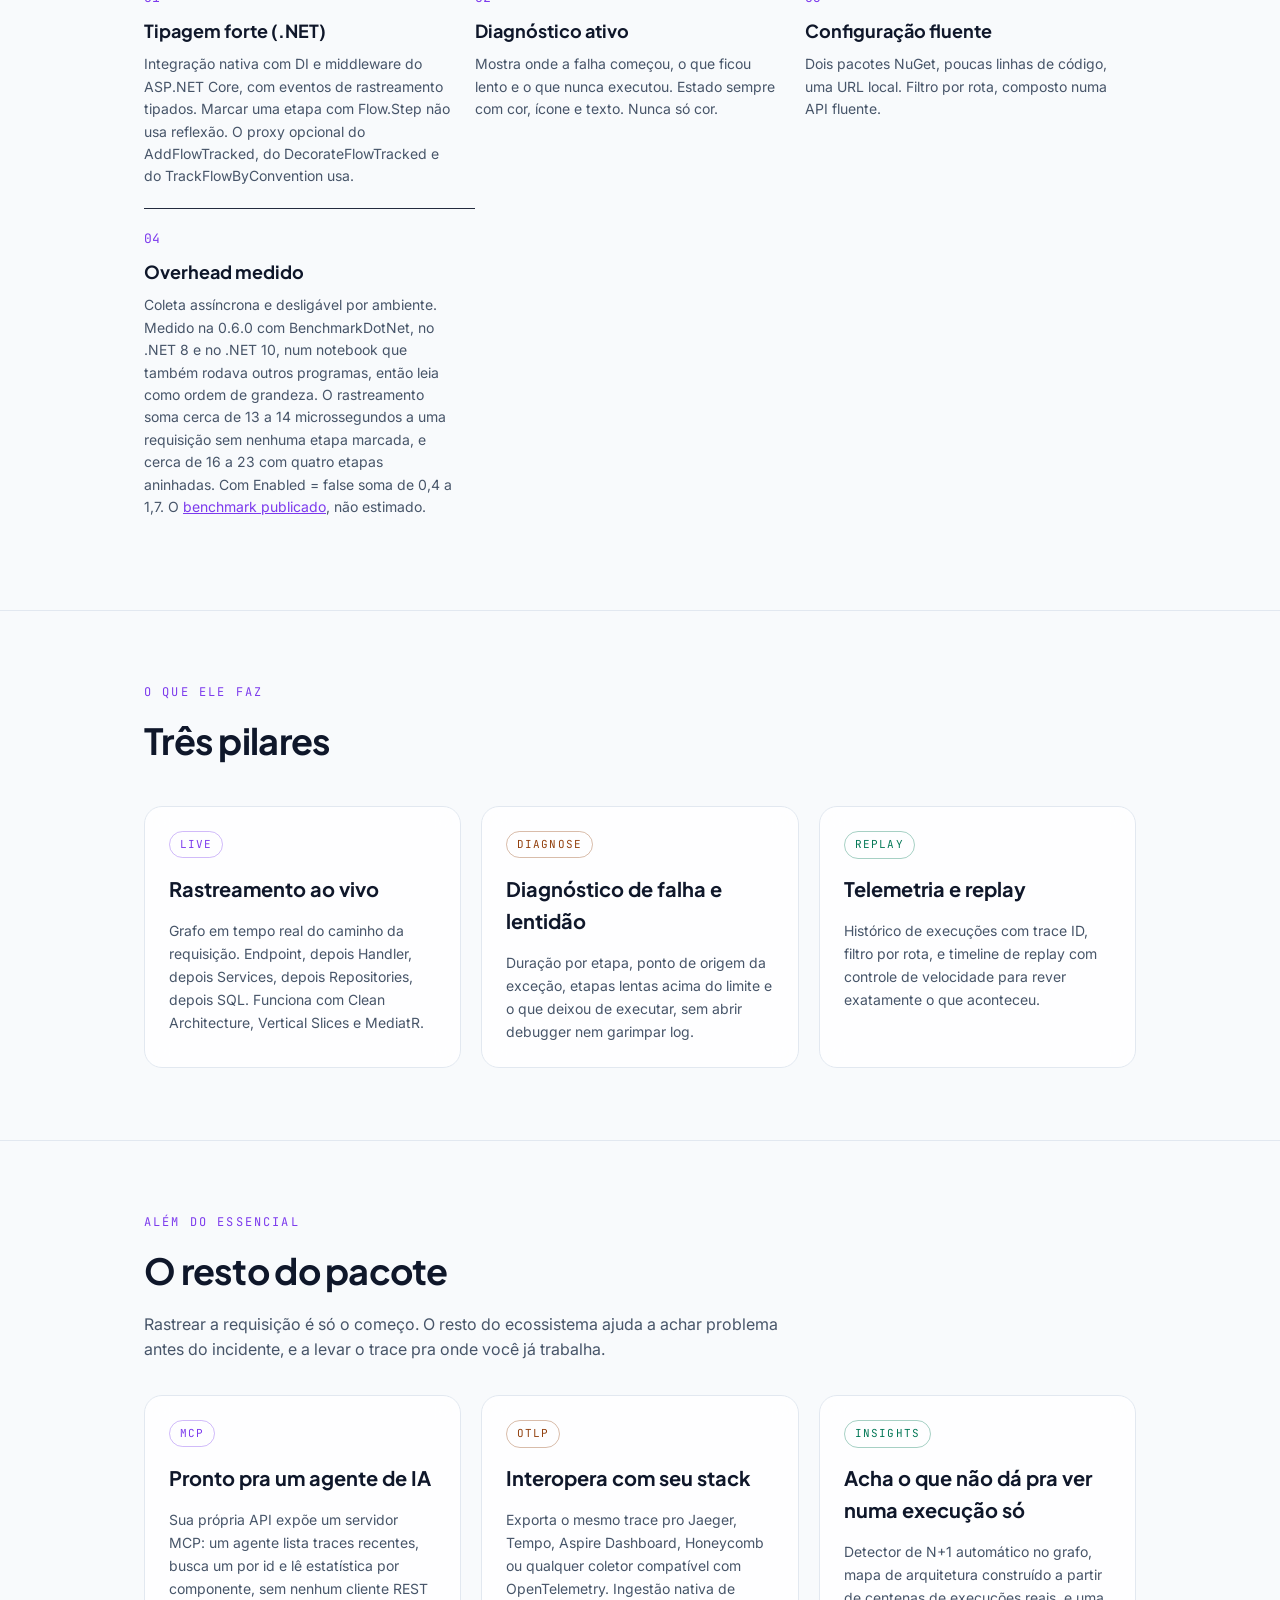
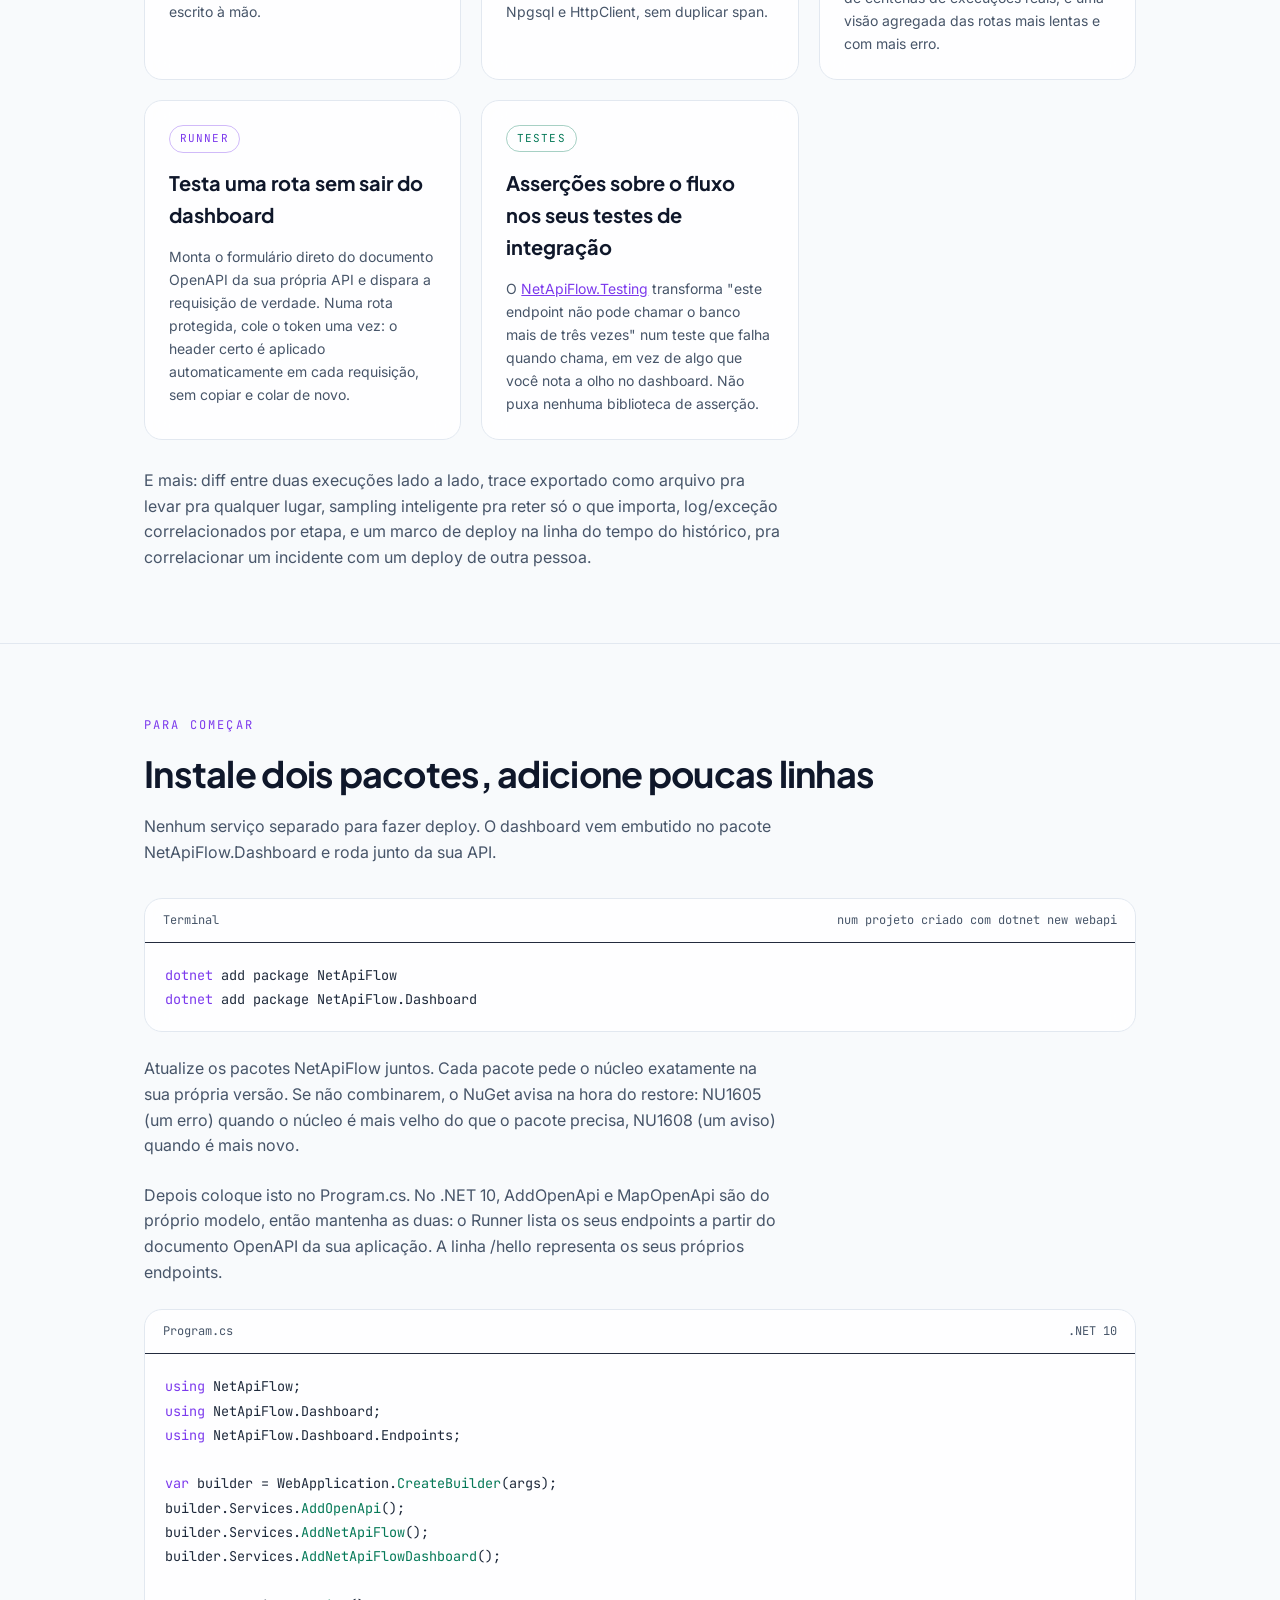
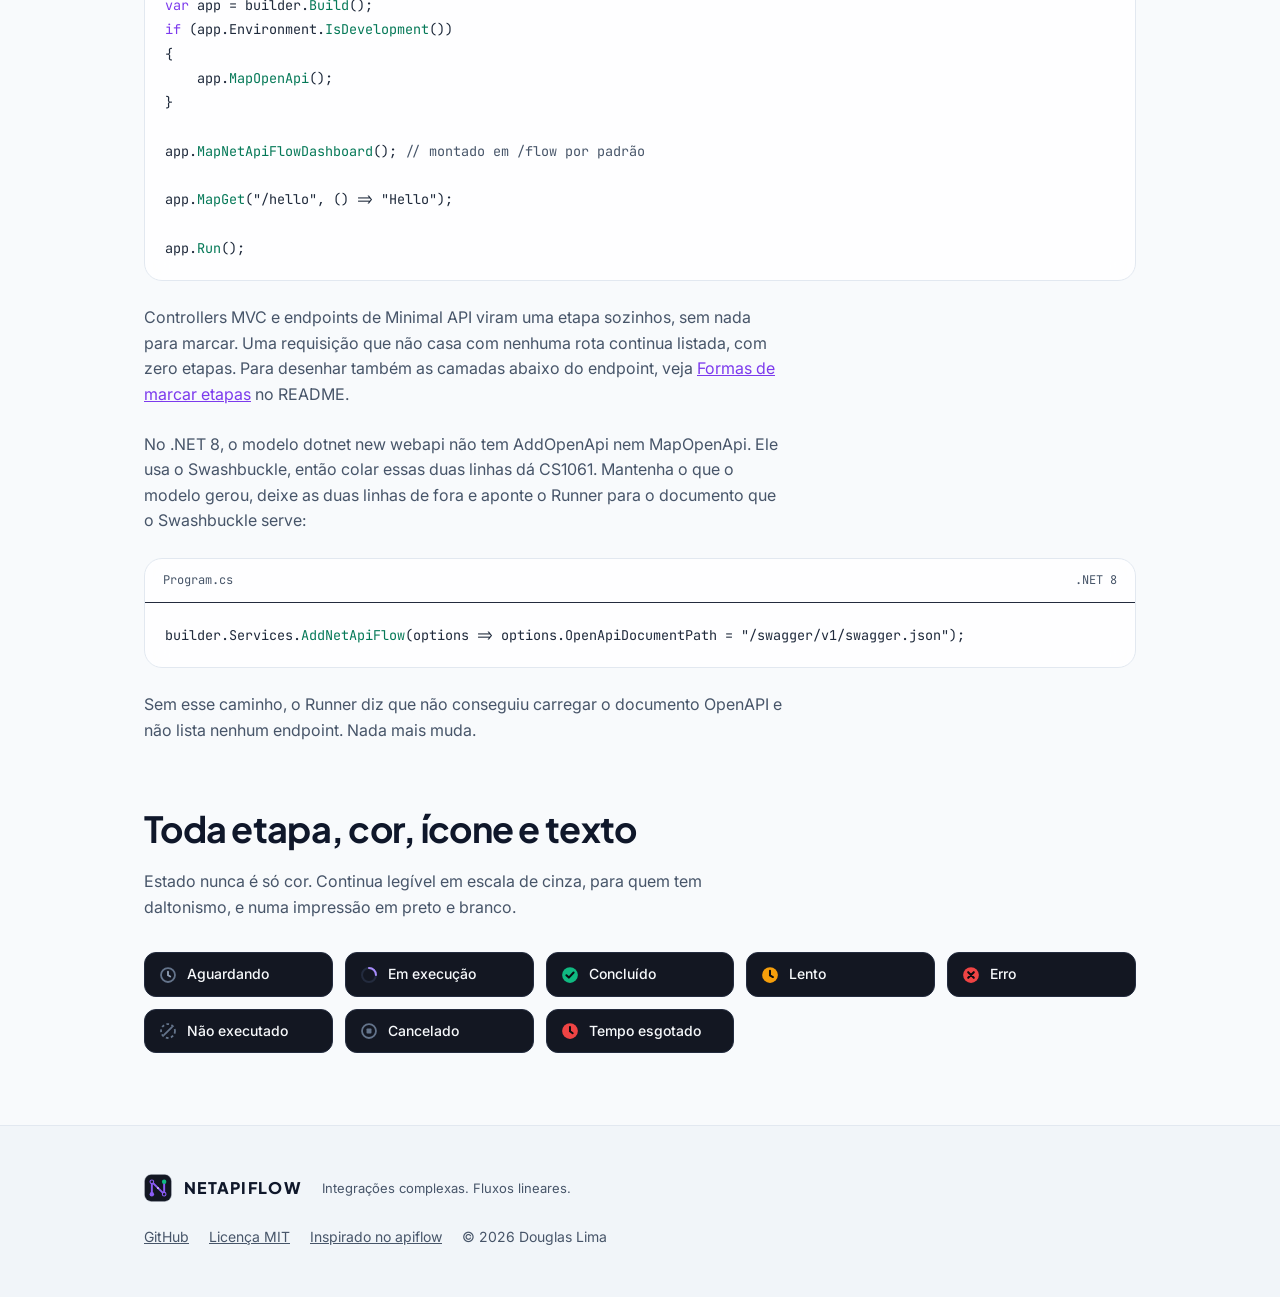
==== commit f4e7ae52: "fix: say principle 01 only about Flow.Step, the endpoint step reads MethodInfo metadata" ====
--- a/index.html
+++ b/index.html
@@ -63,7 +63,7 @@
       <div class="principle">
         <p class="num">01</p>
         <h3>Tipagem forte (.NET)</h3>
-        <p>Integração nativa com DI e middleware do ASP.NET Core, com eventos de rastreamento tipados. Marcar uma etapa com Flow.Step ou num endpoint não usa reflexão. O proxy opcional do AddFlowTracked, do DecorateFlowTracked e do TrackFlowByConvention usa.</p>
+        <p>Integração nativa com DI e middleware do ASP.NET Core, com eventos de rastreamento tipados. Marcar uma etapa com Flow.Step não usa reflexão. O proxy opcional do AddFlowTracked, do DecorateFlowTracked e do TrackFlowByConvention usa.</p>
       </div>
       <div class="principle">
         <p class="num">02</p>
